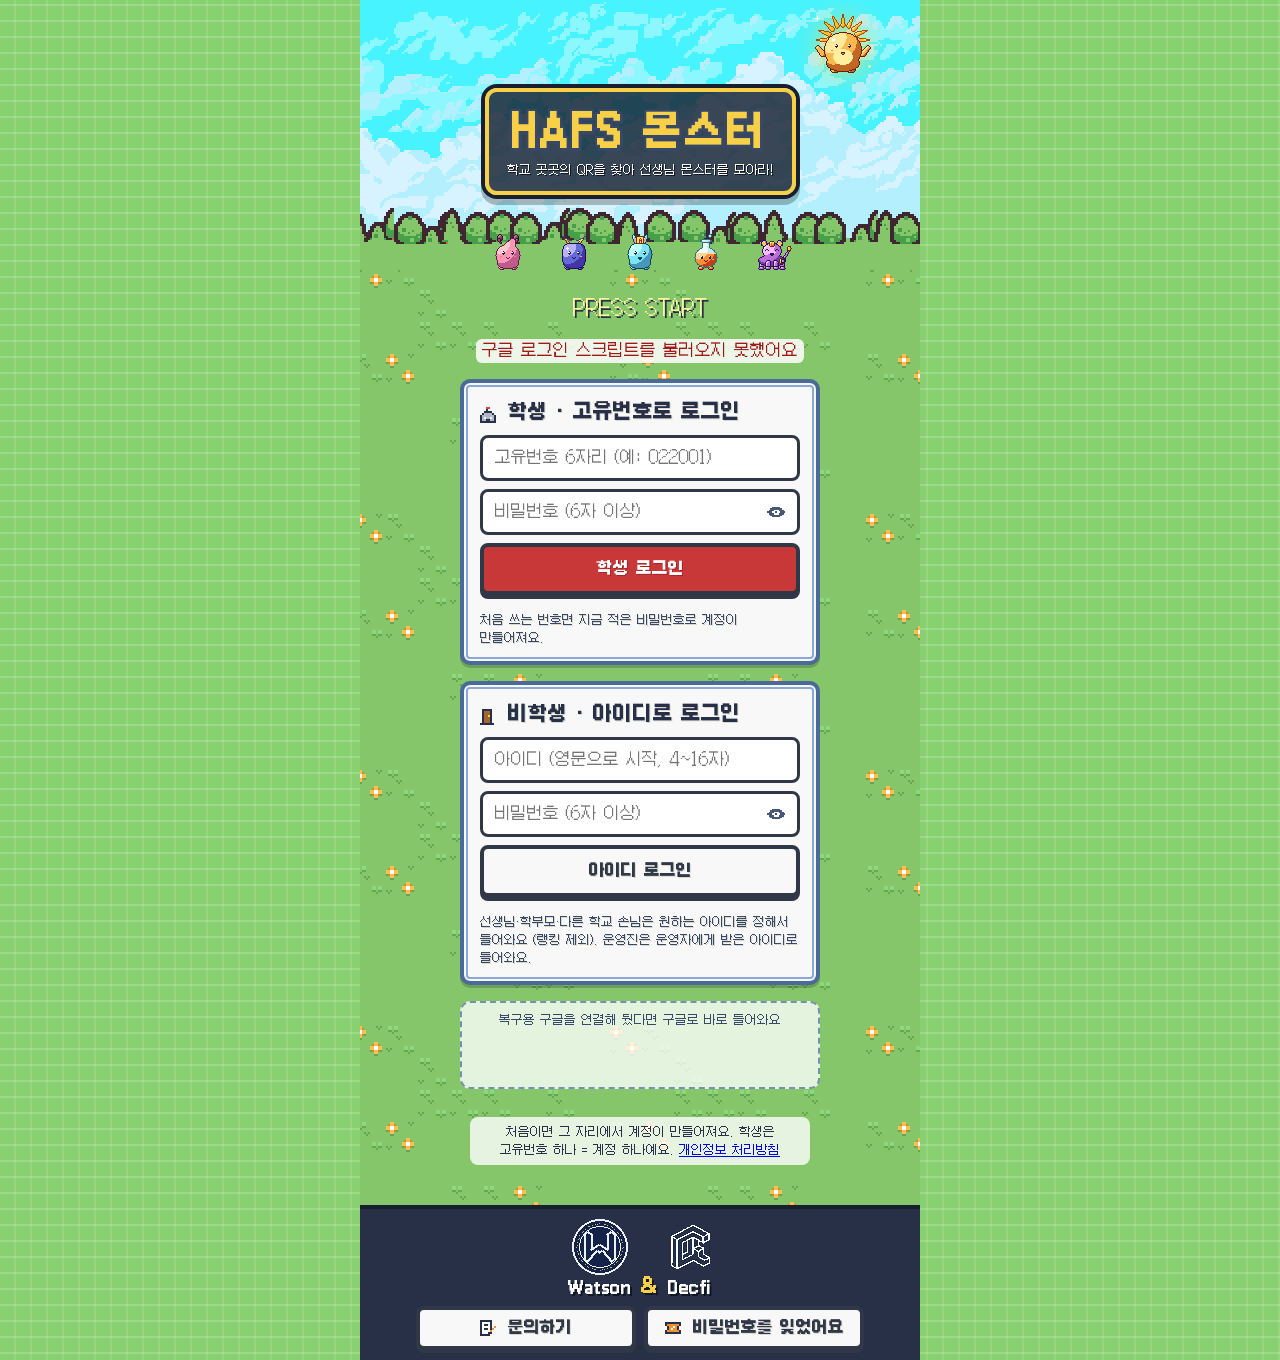
==== web/index.html @ 3d1923af "Minigames round 3: joystick land, surf touch fix, split bomb, offline, admin tab - Land: free joysti" ====
<!doctype html>
<html lang="ko">
<head>
  <meta charset="utf-8">
  <meta name="viewport" content="width=device-width, initial-scale=1, viewport-fit=cover">
  <meta name="theme-color" content="#283048">
  <meta name="apple-mobile-web-app-capable" content="yes">
  <meta name="mobile-web-app-capable" content="yes">
  <meta name="apple-mobile-web-app-status-bar-style" content="black-translucent">
  <meta name="apple-mobile-web-app-title" content="HAFS 몬스터">
  <meta name="format-detection" content="telephone=no">
  <title>HAFS 몬스터</title>
  <link rel="manifest" href="manifest.webmanifest">
  <link rel="icon" href="icons/icon-192.png">
  <link rel="apple-touch-icon" href="icons/apple-touch-icon.png">
  <link rel="preload" href="fonts/Galmuri11.woff" as="font" type="font/woff" crossorigin>
  <link rel="preload" href="fonts/Galmuri11-Bold.woff" as="font" type="font/woff" crossorigin>
  <link rel="stylesheet" href="css/pixel.css">
  <link rel="stylesheet" href="css/types.css">
  <link rel="stylesheet" href="css/app.css">
</head>
<body>
  <div id="app"><div class="login"><div class="logo">HAFS 몬스터</div><div class="press blink">LOADING…</div></div></div>
  <noscript>자바스크립트를 켜 주세요.</noscript>
  <script src="vendor/supabase.js" defer></script>
  <script src="vendor/qrcode.js" defer></script>
  <!-- jsQR (250KB) 은 카메라를 열 때만 불러옴 (js/scanner.js) -->
  <script type="module" src="js/app.js"></script>
</body>
</html>
---- web/css/pixel.css ----
/* Shared Emerald-style pixel UI kit (student app, booth, screen, admin). */
@font-face { font-family: 'Galmuri11'; src: url('../fonts/Galmuri11.woff') format('woff'); font-display: swap; }
@font-face { font-family: 'Galmuri11'; font-weight: bold; src: url('../fonts/Galmuri11-Bold.woff') format('woff'); font-display: swap; }

:root {
  --ink: #303848;          /* text */
  --ink-shadow: #d8d8d0;   /* GBA text shadow */
  --paper: #f8f8f8;        /* textbox fill */
  --frame: #4a6a9a;        /* textbox frame */
  --frame-2: #88a8d8;      /* inner frame line */
  --sky: #78c8f0;
  --grass-1: #88d070;
  --grass-2: #70b858;
  --red: #c83838;
  --red-dark: #a02828;
  --gold: #f8d048;
  --green: #2e8a2e;
  --gray: #a0a8b0;
  --bg: #e8f0d8;
  --px: 4px;               /* chunky border unit */
  /* font sizes snap to the Galmuri11 12px grid in DEVICE pixels — js/ui.js pixelFontScale() overrides on hi-dpi screens */
  --fs-s: 12px; --fs-m: 16px; --fs-l: 20px; --fs-xl: 24px; --fs-xxl: 36px;
  --font: 'Galmuri11', 'Apple SD Gothic Neo', 'Malgun Gothic', sans-serif;
  color-scheme: light;
}

* { box-sizing: border-box; }
[hidden] { display: none !important; }   /* the hidden attribute must win over .btn/.stack/... display rules */
html, body { margin: 0; padding: 0; overflow-x: clip; }   /* safety net: nothing may push the page sideways on a phone */
body {
  font-family: var(--font);
  font-size: var(--fs-m);
  line-height: 1.5;
  color: var(--ink);
  background: var(--bg);
  -webkit-font-smoothing: none;
  -moz-osx-font-smoothing: grayscale;
  font-smooth: never;
  -webkit-tap-highlight-color: transparent;
  word-break: keep-all;          /* never split Korean words in the middle */
  overflow-wrap: anywhere;
  touch-action: manipulation;
  overscroll-behavior: none;
}
button, input, select, textarea { font: inherit; color: inherit; }
img, canvas.sprite { image-rendering: pixelated; image-rendering: crisp-edges; -webkit-touch-callout: none; user-select: none; }
.sr-only { position: absolute; width: 1px; height: 1px; overflow: hidden; clip: rect(0 0 0 0); }

/* GBA text shadow */
.gba-text { text-shadow: 1px 1px 0 var(--ink-shadow); }

/* Emerald textbox: rounded double frame */
.box {
  background: var(--paper);
  border: var(--px) solid var(--frame);
  border-radius: 10px;
  box-shadow: inset 0 0 0 2px var(--paper), inset 0 0 0 4px var(--frame-2), 0 3px 0 rgba(0, 0, 0, .18);
  padding: 14px 16px;
  text-shadow: 1px 1px 0 var(--ink-shadow);
}
.box.dark { background: #283048; color: #f8f8f8; --frame: #182030; --frame-2: #586890; --paper: #283048; text-shadow: 1px 1px 0 #101828; }
.box.tight { padding: 10px 12px; }

/* buttons */
.btn {
  appearance: none;
  display: inline-flex; align-items: center; justify-content: center; gap: 8px;
  min-height: 48px; padding: 10px 18px;
  background: var(--paper); color: var(--ink);
  border: var(--px) solid var(--ink); border-radius: 8px;
  box-shadow: 0 4px 0 var(--ink);
  font-weight: bold; cursor: pointer; text-shadow: 1px 1px 0 var(--ink-shadow);
  transition: transform .05s;
}
.btn:focus-visible { outline: 3px dashed var(--gold); outline-offset: 2px; }
.btn:active:not(:disabled) { transform: translateY(3px); box-shadow: 0 1px 0 var(--ink); }
.btn:disabled { opacity: .45; cursor: not-allowed; }
.btn.primary { background: var(--red); color: #fff; text-shadow: 1px 1px 0 var(--red-dark); }
.btn.go { background: var(--green); color: #fff; text-shadow: 1px 1px 0 #286828; }
.btn.gold { background: var(--gold); }
.btn.big { min-height: 60px; font-size: var(--fs-l); width: 100%; }
.btn.small { min-height: 44px; padding: 4px 12px; font-size: var(--fs-m); box-shadow: 0 3px 0 var(--ink); }
.btn.ghost { background: transparent; box-shadow: none; border-color: transparent; }

/* ▶ menu cursor list */
.menu { list-style: none; margin: 0; padding: 0; }
.menu > li > button {
  width: 100%; text-align: left; background: none; border: 0; padding: 12px 8px 12px 30px;
  min-height: 48px; position: relative; cursor: pointer; text-shadow: inherit;
}
.menu > li > button[aria-pressed='true']::before,
.menu > li > button:focus-visible::before { content: '▶'; position: absolute; left: 6px; }

/* chips / badges */
.chip { display: inline-flex; align-items: center; gap: 4px; padding: 2px 10px; border-radius: 999px; border: 2px solid var(--ink); background: #fff; font-size: var(--fs-s); white-space: nowrap; }
.type { display: inline-block; padding: 1px 10px; border-radius: 6px; font-size: var(--fs-s); text-shadow: 1px 1px 0 rgba(0,0,0,.35); border: 2px solid rgba(0,0,0,.25); }

/* HP-bar style progress */
.bar { height: 12px; background: #505860; border: 2px solid var(--ink); border-radius: 6px; overflow: hidden; }
.bar > i { display: block; height: 100%; background: linear-gradient(#70f8a8 0 50%, #58d080 50%); }

/* toasts */
#toast { position: fixed; left: 0; right: 0; top: calc(env(safe-area-inset-top) + 12px); display: grid; gap: 8px; justify-items: center; pointer-events: none; z-index: 1000; }
.toast { background: #283048; color: #fff; padding: 10px 16px; border-radius: 8px; border: 3px solid #182030; max-width: min(92vw, 420px); animation: pop .18s steps(3); text-shadow: 1px 1px 0 #101828; }
.toast.out { opacity: 0; transition: opacity .3s; }

@keyframes pop { from { transform: scale(.85); } to { transform: scale(1); } }
@keyframes blink { 50% { opacity: 0; } }
.blink { animation: blink 1s steps(1) infinite; }

@media (prefers-reduced-motion: reduce) {
  *, *::before, *::after { animation-duration: .01ms !important; animation-iteration-count: 1 !important; transition-duration: .01ms !important; }
}
---- web/css/types.css ----
/* Subject (type) colours — shared by the student app and the admin page.
   Light backgrounds get dark text so every chip passes 4.5:1 contrast. */
.t-국어 { background: #d84a78; color: #fff; }
.t-수학 { background: #4a5cc8; color: #fff; }
.t-영어 { background: #7fd8e6; color: #1e2433; }
.t-과학 { background: #3a74c8; color: #fff; }
.t-사회 { background: #7a58c8; color: #fff; }
.t-외국어 { background: #f0c040; color: #1e2433; }
.t-정보 { background: #2a8070; color: #fff; }
.t-한국사 { background: #8a6420; color: #fff; }
.t-음악 { background: #f4b8c8; color: #1e2433; }
.t-체육 { background: #b82a22; color: #fff; }
.t-미술 { background: #f8c030; color: #1e2433; }
.t-보통 { background: #a8a090; color: #1e2433; }
.t-비밀 { background: #5ab8c0; color: #1e2433; }
.t-물리 { background: #5a7ab0; color: #fff; }
.t-화학 { background: #e0682a; color: #fff; }
.t-생명 { background: #3e9a48; color: #fff; }
.t-지구 { background: #9a7044; color: #fff; }
.t-지리 { background: #2f8fb8; color: #fff; }
.t-정치경제 { background: #5a4a8a; color: #fff; }
.t-윤리 { background: #e8b8e0; color: #1e2433; }
.t-역사 { background: #6a5a7a; color: #fff; }
.t-전설 { background: linear-gradient(90deg, #f8d048, #f0a040, #c8a0f0); color: #1e2433; }
.type[class*='t-'] { text-shadow: none; }
---- web/css/app.css ----
/* Student app layout (phone-first). Shared look lives in pixel.css. */
html, body { height: 100%; }
body {
  background:
    repeating-linear-gradient(0deg, transparent 0 14px, rgba(255,255,255,.18) 14px 16px),
    repeating-linear-gradient(90deg, transparent 0 14px, rgba(255,255,255,.12) 14px 16px),
    var(--grass-1);
}
#app { min-height: 100dvh; display: flex; flex-direction: column; max-width: 560px; margin: 0 auto; }

/* top bar */
.topbar {
  position: sticky; top: 0; z-index: 20;
  padding: calc(env(safe-area-inset-top) + 8px) 12px 8px;
  display: flex; align-items: center; justify-content: space-between; gap: 8px;
  background: #283048; color: #fff; border-bottom: 4px solid #182030;
  text-shadow: 1px 1px 0 #101828;
}
.topbar h1 { margin: 0; white-space: nowrap; font-size: var(--fs-m); letter-spacing: 1px; }
.status { display: flex; align-items: center; gap: 6px; font-size: var(--fs-s); padding: 3px 10px; border-radius: 999px; background: #182030; border: 2px solid #586890; }
.status i { width: 8px; height: 8px; border-radius: 2px; background: #58d080; }
.status.off i { background: #f86868; }

main { flex: 1; padding: 12px 12px calc(96px + env(safe-area-inset-bottom)); display: grid; gap: 12px; align-content: start; }
.section-title { margin: 4px 2px 0; font-size: var(--fs-m); color: #183018; text-shadow: 1px 1px 0 rgba(255,255,255,.5); }

/* bottom navigation */
nav.tabs {
  position: fixed; left: 0; right: 0; bottom: 0; z-index: 30;
  display: grid; grid-template-columns: repeat(7, 1fr);
  max-width: 560px; margin: 0 auto;
  padding: 6px 2px calc(6px + env(safe-area-inset-bottom));
  background: #283048; border-top: 4px solid #182030;
}
nav.tabs button {
  appearance: none; border: 0; background: none; color: #a8b8d8; padding: 6px 0 2px;
  display: grid; justify-items: center; gap: 2px; font-size: var(--fs-s); min-height: 52px; cursor: pointer;
  text-shadow: 1px 1px 0 #101828;
}
nav.tabs button svg { width: 26px; height: 26px; shape-rendering: crispEdges; }
nav.tabs button { min-width: 0; white-space: nowrap; letter-spacing: -.5px; }
nav.tabs button[aria-current='page'] { color: #fff; }
nav.tabs button[aria-current='page'] svg { filter: drop-shadow(0 0 0 #fff); }
nav.tabs button[aria-current='page']::after { content: ''; width: 18px; height: 4px; background: var(--gold); border-radius: 2px; }
nav.tabs .badge { position: absolute; transform: translate(14px, -4px); background: var(--red); color: #fff; font-size: var(--fs-s); padding: 0 5px; border-radius: 8px; border: 2px solid #182030; }

/* centre scan tab (red & white ball) */
nav.tabs .scan-tab { color: #fff; position: relative; }
nav.tabs .scan-tab .capsule {
  width: 60px; height: 60px; margin-top: -28px; border-radius: 50%;
  background: #283048; border: 4px solid #182030; box-shadow: 0 4px 0 #101828;
  display: grid; place-items: center;
}
nav.tabs .scan-tab .capsule svg { width: 46px; height: 46px; }
nav.tabs .scan-tab:active .capsule { transform: translateY(3px); box-shadow: 0 1px 0 #101828; }

.gear { appearance: none; width: 44px; height: 44px; border-radius: 8px; border: 3px solid #586890; background: #182030; color: #fff; font-size: var(--fs-l); cursor: pointer; display: grid; place-items: center; }
.gear:active { transform: translateY(2px); }
.setting-name { display: grid; gap: 8px; border-color: var(--red); }
.setting-name .seg button { font-size: var(--fs-m); padding: 6px; }

.next-action { justify-content: flex-start; text-align: left; gap: 12px; font-size: var(--fs-m); }
.next-action span { font-size: var(--fs-xl); }
.warn-box { background: #fff4c0; }
.evo-dot { font-size: var(--fs-s); color: #a06000; }
.evo-panel { display: grid; gap: 8px; }
.chain.n2 { grid-template-columns: 1fr auto 1fr; }
/* 로그인 화면 (0018): 학생 카드 · 비학생 카드 · 맨 아래 구글(복구용) */
.pw-wrap { position: relative; display: block; }
.pw-wrap input { width: 100%; padding-right: 48px; box-sizing: border-box; }
.pw-eye { position: absolute; right: 4px; top: 50%; transform: translateY(-50%); width: 40px; height: 40px; display: grid; place-items: center;
  border: 0; border-radius: 8px; background: transparent; color: #4a5878; cursor: pointer; }
.pw-eye[aria-pressed='true'] { color: #c03020; }
.pw-eye:focus-visible { outline: 3px solid #f8d048; }
.login-card { width: min(100%, 360px); text-align: left; display: grid; gap: 8px; }
.login-card .lc-title { font-size: var(--fs-l); color: #283048; }
.login-card form { display: grid; gap: 8px; }
.login-card.google-first { justify-items: center; text-align: center; border-color: #f8d048; }
.google-alt { width: min(100%, 360px); display: grid; justify-items: center; gap: 6px; padding: 8px 10px; border-radius: 10px;
  background: rgba(255, 255, 255, .78); border: 2px dashed #7890b0; }
.google-alt small { color: #283048; }
.title-screen .foot-note { background: rgba(255, 255, 255, .8); border-radius: 8px; padding: 6px 10px; width: min(100%, 360px); }
.setting-login span { font-weight: bold; }
/* dev-only test login (CONFIG.DEV_LOGIN): small and folded so it doesn't compete with the real logins */

/* trainer card */
.trainer {
  border-radius: 12px; border: 4px solid #384868; padding: 14px;
  background: linear-gradient(135deg, #f8e8a8 0 30%, #f8d878 30% 60%, #f0c860 60%);
  box-shadow: inset 0 0 0 3px #fff8d8, 0 4px 0 rgba(0,0,0,.2);
  display: grid; grid-template-columns: 1fr auto; gap: 8px 12px; text-shadow: 1px 1px 0 #fff8d8;
}
.trainer .idno { grid-column: 1 / -1; display: flex; justify-content: space-between; gap: 8px; white-space: nowrap; font-size: var(--fs-s); border-bottom: 2px solid #c8a048; padding-bottom: 4px; }
.trainer .name { font-size: var(--fs-xl); font-weight: bold; }
.trainer .partner { grid-row: 2 / 4; grid-column: 2; align-self: center; background: rgba(255,255,255,.5); border: 3px solid #c8a048; border-radius: 10px; padding: 4px; }
.stats { display: grid; grid-template-columns: repeat(2, minmax(0, 1fr)); gap: 2px 12px; white-space: nowrap; font-size: var(--fs-m); }
.stats b { float: right; margin-left: 8px; }
.badges { grid-column: 1 / -1; display: grid; grid-template-columns: repeat(9, 1fr); gap: 4px; margin-top: 4px; }
.badges i { aspect-ratio: 1; border-radius: 4px; border: 2px solid #8a7038; display: grid; place-items: center; font-style: normal; font-size: 11px; line-height: 1; }
.badges i:not(.on) { background: rgba(0,0,0,.08); }   /* 완성한 칸은 types.css 의 과목 색(.t-국어 …)으로 채움 */
.badges i.on { border-color: #182030; box-shadow: inset 0 0 0 2px rgba(255,255,255,.55), 0 1px 0 #18203060; }
.badges i.on::after { content: '★'; color: #fff; text-shadow: 0 1px 0 #0008; }

.bag-row { display: flex; flex-wrap: wrap; gap: 6px; margin: 8px 0 12px; }
.bag-row .chip.local { border-style: dashed; }
.banner { display: flex; align-items: center; justify-content: space-between; gap: 10px; }
.hint { font-size: var(--fs-m); }

/* dex */
.dex-head { display: grid; gap: 6px; }
.filters { display: flex; flex-wrap: wrap; gap: 4px; padding-bottom: 2px; }
.filters .chip { cursor: pointer; padding: 2px 9px; min-height: 34px; font-size: var(--fs-s); border-width: 2px; }
.filters .chip[aria-pressed='true'] { background: var(--ink); color: #fff; }
.dex-grid { display: grid; grid-template-columns: repeat(3, 1fr); gap: 8px; }
.dex-cell { appearance: none; border: 3px solid #384868; border-radius: 10px; background: var(--paper); padding: 6px 4px 8px; display: grid; justify-items: center; gap: 2px; cursor: pointer; text-shadow: 1px 1px 0 var(--ink-shadow); }
.dex-cell .no { font-size: var(--fs-s); color: #4a5268; justify-self: start; padding-left: 4px; }
.dex-cell .nm { font-size: var(--fs-s); }
.dex-cell.unknown { background: #d8dce0; }
.dex-cell.caught .no::after { content: ' ●'; color: var(--red); }

/* sheets & overlays */
.overlay { position: fixed; inset: 0; z-index: 100; background: rgba(16, 24, 40, .72); display: flex; align-items: flex-end; justify-content: center; animation: fade .15s; }
.overlay.center { align-items: center; }
.overlay.full { background: #101828; align-items: stretch; }
@keyframes fade { from { opacity: 0; } }
.sheet { width: 100%; max-width: 560px; max-height: 92dvh; overflow: auto; background: var(--bg); border-top: 4px solid var(--ink); border-radius: 16px 16px 0 0; padding: 16px 14px calc(16px + env(safe-area-inset-bottom)); display: grid; gap: 12px; animation: up .2s steps(4); }
@keyframes up { from { transform: translateY(40%); } }
.sheet .grab { width: 48px; height: 5px; border-radius: 3px; background: var(--gray); justify-self: center; }
.close-x { position: absolute; top: calc(env(safe-area-inset-top) + 10px); right: 12px; z-index: 5; }

/* detail */
.habitat { border-radius: 12px; border: 4px solid var(--ink); display: grid; place-items: center; padding: 14px; min-height: 180px; position: relative; overflow: hidden; }
.habitat::before { content: ''; position: absolute; left: 15%; right: 15%; bottom: 14px; height: 18px; border-radius: 50%; background: rgba(0,0,0,.15); }
.habitat canvas { position: relative; }
.chain { display: grid; grid-template-columns: 1fr auto 1fr auto 1fr; align-items: center; justify-items: center; }
.chain .arrow { font-size: var(--fs-m); color: #687088; }
.kv { display: grid; grid-template-columns: auto 1fr; gap: 2px 12px; font-size: var(--fs-m); }

/* scanner */
.scanner { position: relative; flex: 1; display: grid; place-items: center; overflow: hidden; }
.scanner video { position: absolute; inset: 0; width: 100%; height: 100%; object-fit: cover; }
.reticle { position: relative; width: min(70vw, 300px); aspect-ratio: 1; border-radius: 16px; box-shadow: 0 0 0 100vmax rgba(0, 0, 0, .45); }
.reticle::before, .reticle::after { content: ''; position: absolute; inset: -4px; border: 6px solid #fff; border-radius: 18px; clip-path: polygon(0 0, 30% 0, 30% 6px, 6px 6px, 6px 30%, 0 30%, 0 70%, 6px 70%, 6px calc(100% - 6px), 30% calc(100% - 6px), 30% 100%, 70% 100%, 70% calc(100% - 6px), calc(100% - 6px) calc(100% - 6px), calc(100% - 6px) 70%, 100% 70%, 100% 30%, calc(100% - 6px) 30%, calc(100% - 6px) 6px, 70% 6px, 70% 0, 100% 0, 100% 100%, 0 100%); }
.reticle::after { border-color: transparent; }
.scan-bar { position: absolute; left: 0; right: 0; bottom: 0; padding: 14px 14px calc(14px + env(safe-area-inset-bottom)); display: grid; gap: 10px; background: linear-gradient(transparent, rgba(0,0,0,.8)); }
.scan-tip { position: absolute; top: calc(env(safe-area-inset-top) + 64px); left: 16px; right: 16px; text-align: center; color: #fff; text-shadow: 1px 1px 0 #000; }

/* bag QR */
.bagqr { background: #fff; display: grid; justify-items: center; gap: 10px; padding: 16px; border-radius: 12px; border: 4px solid var(--ink); }
.bagqr canvas { width: min(84vw, 360px); height: auto; image-rendering: pixelated; }
.bright { font-size: var(--fs-m); display: flex; gap: 6px; align-items: center; }

/* celebration / evolution stage */
.stage { width: 100%; max-width: 560px; display: grid; grid-template-rows: 1fr auto; padding: calc(env(safe-area-inset-top) + 16px) 14px calc(16px + env(safe-area-inset-bottom)); gap: 12px; }
.stage .scene { display: grid; place-items: center; position: relative; }
.stage .scene > canvas, .stage .scene .spr { position: relative; z-index: 1; }
.stage .textbox { position: relative; z-index: 2; }
.stage .scene { overflow: hidden; }
.spr { position: relative; display: inline-block; }
.stage .scene.flash::after { content: ''; position: absolute; inset: -50vmax; background: #fff; animation: flash .6s ease-out forwards; }
@keyframes flash { from { opacity: 1; } to { opacity: 0; } }
.stage .rays { position: absolute; width: 320px; height: 320px; border-radius: 50%; background: repeating-conic-gradient(rgba(248, 208, 72, .35) 0 10deg, transparent 10deg 20deg); animation: spin 8s linear infinite; }
@keyframes spin { to { transform: rotate(1turn); } }
.new-badge { position: absolute; top: -8px; right: -24px; z-index: 2; background: var(--red); color: #fff; padding: 2px 10px; border-radius: 6px; border: 3px solid #fff; animation: blink 1s steps(1) infinite; }
.textbox { min-height: 96px; font-size: var(--fs-m); }
.textbox .more { float: right; animation: blink .8s steps(1) infinite; }

/* quiz */
.quiz-q { font-size: var(--fs-m); }
.choices { display: grid; gap: 8px; }
.choice { text-align: left; justify-content: flex-start; padding-left: 34px; position: relative; }
.choice[aria-pressed='true']::before { content: '▶'; position: absolute; left: 10px; }
.choice.right { background: #b8f0b8; }
.choice.right::after { content: '정답'; margin-left: auto; font-size: var(--fs-s); }
.choice.wrong { background: #f8c0c0; text-decoration: line-through; }

/* ranking */
.seg { display: grid; grid-template-columns: 1fr 1fr; border: 3px solid var(--ink); border-radius: 10px; overflow: hidden; }
.seg button { border: 0; background: var(--paper); min-height: 44px; cursor: pointer; }
.seg button[aria-pressed='true'] { background: var(--ink); color: #fff; }
.rank-list { list-style: none; margin: 0; padding: 0; display: grid; gap: 6px; }
.rank-list li { display: grid; grid-template-columns: 44px 1fr auto; align-items: center; gap: 8px; background: var(--paper); border: 3px solid #384868; border-radius: 10px; padding: 8px 10px; }
.rank-list li.me { background: #fff4c0; border-color: #c89820; }
.rank-no { font-weight: bold; text-align: center; }
.rank-no.r1 { color: #c89820; } .rank-no.r2 { color: #8890a0; } .rank-no.r3 { color: #b06830; }
.rank-sub { font-size: var(--fs-s); color: #4a5268; }

/* evolve list */
.evo-row { display: grid; grid-template-columns: auto auto auto 1fr; align-items: center; gap: 6px; }
.evo-row .info { justify-self: end; text-align: right; display: grid; gap: 4px; justify-items: end; }
.prob { font-size: var(--fs-s); }
.ticket-big { display: flex; align-items: center; justify-content: space-between; font-size: var(--fs-l); }
.ticket-icon { display: inline-block; width: 28px; height: 18px; background: var(--gold); border: 3px solid var(--ink); border-radius: 4px; position: relative; vertical-align: middle; }
.ticket-icon::after { content: ''; position: absolute; left: 7px; top: 3px; width: 8px; height: 6px; border: 2px dashed var(--ink); border-width: 0 2px; }

/* map */
.map-wrap { position: relative; border: 4px solid var(--ink); border-radius: 10px; overflow: hidden; background: var(--grass-1); margin: 0 auto; }
.map-wrap img { display: block; width: 100%; height: auto; }
.map-label { position: absolute; transform: translate(-50%, -50%); pointer-events: none; white-space: nowrap; font-size: var(--fs-s); line-height: 1; padding: 2px 3px; background: rgba(255,255,255,.85); color: var(--ink); border: 1px solid var(--ink); border-radius: 3px; }
/* map pins: a small dot exactly on the spot (labels stay readable); invisible 40px touch area */
.pin { position: absolute; transform: translate(-50%, -50%); width: 40px; height: 40px; border: 0; padding: 0; background: none; cursor: pointer; }
.pin::before { content: ''; position: absolute; left: 13px; top: 13px; width: 14px; height: 14px; border-radius: 50%; background: var(--red); border: 3px solid #fff; box-shadow: 0 0 0 2px var(--ink); box-sizing: border-box; }
.pin.bag::before { background: var(--gold); } .pin.done::before { background: var(--gray); } .pin.today::before { background: var(--green); }
.pin.sel::before { width: 20px; height: 20px; left: 10px; top: 10px; }
.pin span { display: none; }
.legend { display: flex; flex-wrap: wrap; gap: 10px; font-size: var(--fs-s); }
.legend i { display: inline-block; width: 12px; height: 12px; border: 2px solid var(--ink); border-radius: 3px; vertical-align: -2px; margin-right: 4px; }

/* login */
.login { min-height: 100dvh; display: grid; grid-template-columns: minmax(0, 1fr); align-content: center; justify-items: center; gap: 16px; padding: calc(env(safe-area-inset-top) + 24px) 16px calc(24px + env(safe-area-inset-bottom)); text-align: center; background: linear-gradient(#78c8f0 0 340px, var(--grass-1) 340px); }
.login > * { max-width: 100%; min-width: 0; }
.logo { font-size: var(--fs-xxl); font-weight: bold; color: #f8d048; text-shadow: 3px 3px 0 #384868, -2px -2px 0 #384868, 2px -2px 0 #384868, -2px 2px 0 #384868; letter-spacing: 2px; }
.logo-sub { color: #283048; text-shadow: 1px 1px 0 #fff; }
.login .mons { display: flex; gap: 6px; }
.login form { display: grid; gap: 8px; width: 100%; }
/* inputs size to their column — their natural width (~20 chars of the pixel font) is wider than a phone */
.login input { width: 100%; min-width: 0; min-height: 44px; padding: 8px 12px; border: 3px solid var(--ink); border-radius: 8px; font-size: var(--fs-m); background: #fff; }
.login input:disabled { background: #e8ecf2; color: #485068; }
.login small { font-size: var(--fs-s); color: #384868; text-align: left; }
.login-note { width: min(100%, 360px); text-align: left; font-size: var(--fs-s); }
.gbox { min-height: 44px; display: grid; place-items: center; }
.stack { display: grid; gap: 8px; text-align: left; }
.code-once { text-align: center; display: grid; gap: 6px; background: #fff8d8; }
.code-big { font-size: var(--fs-xl); font-weight: bold; letter-spacing: 3px; color: var(--ink); user-select: all; }
.install-btn { width: min(100%, 340px); }
.install-btn[hidden] { display: none; }
.install-box { width: auto; display: grid; grid-template-columns: minmax(0, 1fr) auto; gap: 10px; align-items: center; background: #e8f4ff; }
.install-box .row { display: flex; gap: 6px; }
/* first login: student / guest */
.register-screen { align-content: start; background: var(--grass-1); }
.logo-small { font-size: var(--fs-xl); }
.register { display: grid; gap: 12px; width: min(100%, 400px); text-align: left; }
.register .field { display: grid; gap: 4px; }
.register .field[hidden] { display: none; }
.register .field > span { font-weight: bold; font-size: var(--fs-m); }
.register .check { display: flex; gap: 10px; align-items: flex-start; cursor: pointer; font-size: var(--fs-m); }
.register .seg button { font-size: var(--fs-m); padding: 6px 4px; }
.small-print { font-size: var(--fs-s); }
.press { font-size: var(--fs-l); color: #fff; text-shadow: 2px 2px 0 #283048; }
.err { color: #a01818; background: rgba(255,255,255,.85); border-radius: 6px; padding: 0 6px; font-size: var(--fs-m); }
.foot-note { font-size: var(--fs-s); color: #283048; max-width: 340px; }

/* audit fixes: notices / ended screen / legend schedule */
.notice-box { background: #283048; color: #fff; --frame: #f8d048; text-shadow: 1px 1px 0 #101828; }
.ended-box { background: #fff4c0; text-align: center; display: grid; gap: 6px; }
.ended-box .big { font-size: var(--fs-xl); font-weight: bold; }
.legend-box { display: flex; gap: 10px; align-items: center; }
.icon { width: 1.2em; height: 1.2em; vertical-align: -0.2em; }
.dex-cell.withdrawn { opacity: .5; }
input[type='checkbox'] { width: 24px; height: 24px; flex: none; accent-color: var(--red); }

/* map zoom: integer multiples of the native map, scroll/drag to pan */
.zoom { display: flex; align-items: center; gap: 6px; }
.zoom .btn.small { min-width: 44px; padding: 0; font-size: var(--fs-l); }
.map-scroll.zoomed { max-height: 64dvh; overflow: auto; -webkit-overflow-scrolling: touch; border-radius: 10px; overscroll-behavior: contain; touch-action: pan-x pan-y; }
.map-scroll.zoomed .map-wrap { margin: 0; }

/* 진화권 룰렛 */
.roulette { display: grid; gap: 8px; }
.reel-row { display: grid; grid-template-columns: repeat(auto-fit, minmax(0, 1fr)); gap: 6px; }
.reel-cell { text-align: center; padding: 6px 0; border: 3px solid var(--ink); border-radius: 6px; background: #fff; font-size: var(--fs-m); }
.reel-cell.on { background: var(--gold); transform: scale(1.08); }
.reel-row.big { width: min(100%, 340px); padding: 0 6px; }
.reel-row.big .reel-cell { padding: 18px 0; font-size: var(--fs-l); }
.roulette-btn:disabled { opacity: .75; }
/* pixel icons (ui.js pix) — whole CSS px per art pixel so edges stay crisp */
.pix { display: inline-block; width: 16px; height: 16px; vertical-align: -3px; margin-right: 4px; flex: none; }
.pix svg { display: block; width: 100%; height: 100%; }
.pix.l { width: 24px; height: 24px; vertical-align: -6px; }
.pix.xl { width: 64px; height: 64px; margin: 0 auto; display: block; }

/* forms inside sheets (forgot password, inquiry, change password) */
.sheet input, .sheet textarea { width: 100%; min-width: 0; min-height: 44px; padding: 8px 12px; border: 3px solid var(--ink); border-radius: 8px; font: inherit; font-size: var(--fs-m); background: #fff; color: var(--ink); }
.sheet .field { display: grid; gap: 4px; }
.sheet .field > span { font-weight: bold; }

/* easter eggs */
.titles { display: flex; flex-wrap: wrap; gap: 4px; margin-top: 4px; }
.title-chip { font-size: 12px; padding: 1px 6px; border: 2px solid #384868; border-radius: 6px; background: #fff8d8; white-space: nowrap; }
.trainer.gold-card { border-color: #9a6a10; background: linear-gradient(115deg, #f8d040 0%, #fff4b0 18%, #f0b820 36%, #ffe680 54%, #d89a10 72%, #fff0a0 90%); background-size: 300% 100%; animation: shimmer 4s linear infinite; box-shadow: inset 0 0 0 3px #fffbe0, 0 0 0 3px #f8d048, 0 4px 0 rgba(0,0,0,.25); }
.trainer.gold-card .title-chip { background: #fffbe0; border-color: #9a6a10; }
@keyframes shimmer { to { background-position: 300% 0; } }
.stage .scene.golden .rays { background: repeating-conic-gradient(rgba(255, 220, 60, .75) 0 8deg, rgba(255, 255, 255, .25) 8deg 16deg); animation-duration: 3s; }
.stage .scene.golden { filter: drop-shadow(0 0 18px #f8d048); }
.reel-cell.jackpot { background: linear-gradient(#fff4b0, #f8c820); color: #a01818; font-weight: bold; animation: jack .25s steps(2) 6; }
@keyframes jack { 50% { transform: scale(1.25) rotate(-4deg); } }
.parade { position: fixed; z-index: 9999; bottom: 96px; left: -110px; pointer-events: none; animation: parade 3s steps(30) forwards; }
.parade canvas { animation: hop .2s steps(2) infinite alternate; }
@keyframes parade { to { left: calc(100vw + 20px); } }
@keyframes hop { to { transform: translateY(-10px); } }
@media (prefers-reduced-motion: reduce) { .trainer.gold-card { animation: none; } .parade { animation-duration: 6s; } }

/* summary screen (gen-3 START → 요약 feel): dark frame, page tabs, sprite on a patterned panel */
.sum-overlay .sheet { background: #283048; }
.summary { background: #f8f8f0; border: 4px solid #182030; border-radius: 10px; box-shadow: inset 0 0 0 3px #a8b8d8; overflow: hidden; }
.sum-top { display: flex; align-items: center; gap: 8px; padding: 8px 10px; background: linear-gradient(#5868a8, #384880); color: #fff; text-shadow: 1px 1px 0 #101828; flex-wrap: wrap; }
.sum-top b { font-size: var(--fs-s); opacity: .85; }
.sum-top span:nth-child(2) { font-size: var(--fs-l); font-weight: bold; }
.sum-top .sum-lv { margin-left: auto; }
.sum-main { display: grid; grid-template-columns: 120px minmax(0, 1fr); gap: 0; }
.sum-pic { display: grid; place-items: center; min-height: 150px; border-right: 3px solid #182030;
  background: repeating-linear-gradient(45deg, rgba(255,255,255,.35) 0 6px, rgba(255,255,255,0) 6px 12px), #c8d8f0; }
.sum-pic[class*="t-bg-"] { background-color: #c8d8f0; }
.sum-right { padding: 8px 10px; display: grid; gap: 8px; align-content: start; min-width: 0; }
.sum-tabs { display: grid; grid-template-columns: repeat(3, 1fr); gap: 4px; }
.sum-tabs button { appearance: none; border: 2px solid #182030; border-radius: 6px; background: #d8e0f0; padding: 4px 0; font: inherit; font-size: var(--fs-s); cursor: pointer; }
.sum-tabs button[aria-pressed="true"] { background: #f86840; color: #fff; text-shadow: 1px 1px 0 #802010; }
.sum-kv { display: grid; grid-template-columns: auto minmax(0, 1fr); gap: 4px 10px; margin: 0; font-size: var(--fs-s); }
.sum-kv dt { color: #586890; font-weight: bold; }
.sum-kv dd { margin: 0; }
.sum-match { display: grid; gap: 4px; }
.sum-match > div { display: flex; flex-wrap: wrap; gap: 4px; }
.sum-stats { display: grid; gap: 5px; }
.stat-row { display: grid; grid-template-columns: 72px 34px minmax(0, 1fr); align-items: center; gap: 6px; font-size: var(--fs-s); }
.stat-name i { font-style: normal; margin-left: 2px; }
.stat-name i.up { color: #d03020; } .stat-name i.down { color: #2050c0; }
.stat-val { text-align: right; }
.stat-bar { height: 8px; border: 2px solid #182030; border-radius: 4px; background: #e0e4ec; overflow: hidden; }
.stat-bar i { display: block; height: 100%; background: #48b048; }
.stat-bar i.hi { background: #f86840; } .stat-bar i.lo { background: #5878d0; }
.sum-total { display: flex; justify-content: space-between; border-top: 2px dashed #a8b8d8; padding-top: 4px; font-size: var(--fs-s); }
.move-list { display: grid; gap: 4px; }
.move-row { appearance: none; display: grid; grid-template-columns: auto minmax(0, 1fr) auto; grid-template-areas: "t n k" "t n p"; align-items: center; gap: 0 6px;
  text-align: left; padding: 4px 6px; border: 2px solid #182030; border-radius: 6px; background: #fff; font: inherit; font-size: var(--fs-s); cursor: pointer; }
.move-row .type { grid-area: t; } .move-row b { grid-area: n; overflow: hidden; text-overflow: ellipsis; white-space: nowrap; }
.move-row .kind { grid-area: k; font-size: 11px; } .move-row .pp { grid-area: p; font-size: 11px; color: #586890; }
.move-row[aria-pressed="true"] { background: #fff4c8; box-shadow: inset 0 0 0 2px #f8c030; }
.kind.k-attack { color: #c03020; } .kind.k-status { color: #7040b0; } .kind.k-defense { color: #2060b0; }
.move-detail { border: 2px solid #182030; border-radius: 6px; padding: 6px 8px; background: #f0f4fc; font-size: var(--fs-s); }
.move-detail p { margin: 4px 0 0; }
.move-kv { display: grid; grid-template-columns: auto auto auto auto; gap: 2px 8px; }
.move-kv span { color: #586890; }
.sum-nav { display: flex; justify-content: space-between; align-items: center; padding: 6px 8px; background: #d8e0f0; border-top: 3px solid #182030; font-size: var(--fs-s); }
@media (max-width: 380px) { .sum-main { grid-template-columns: 1fr; } .sum-pic { border-right: 0; border-bottom: 3px solid #182030; min-height: 120px; } }

/* raid / battle tabs */
.raid-preview > div { display: grid; justify-items: center; gap: 2px; }
.type-cycle { display: flex; flex-wrap: wrap; align-items: center; gap: 4px; }
.type-cycle .arrow { font-weight: bold; color: #586890; }

/* special tickets (레이드·도감 보상): gold shimmer, not counted in the bag */
.chip.special { background: linear-gradient(110deg, #f8d040, #fff4b0 40%, #f0b820 60%, #ffe680); background-size: 250% 100%; animation: shimmer 2.4s linear infinite;
  border-color: #9a6a10; color: #3a2400; font-weight: bold; box-shadow: 0 0 8px rgba(248, 208, 72, .8); }
.chip.special small { font-weight: normal; }
.special-count { color: #b07800; }

/* raid */
.raid-banner { display: flex; align-items: center; gap: 10px; width: 100%; text-align: left; cursor: pointer; font: inherit;
  background: linear-gradient(90deg, #402060, #803080); color: #fff; text-shadow: 1px 1px 0 #200a30; animation: pulse 1.6s ease-in-out infinite; }
@keyframes pulse { 50% { box-shadow: 0 0 0 4px rgba(248, 120, 200, .5); } }
.raid-row { display: flex; align-items: center; gap: 10px; width: 100%; text-align: left; padding: 6px; border: 2px solid var(--ink); border-radius: 8px; background: #fff; font: inherit; cursor: pointer; }
.raid-row > div { flex: 1; min-width: 0; display: grid; gap: 3px; }
.hpbar { height: 12px; border: 3px solid #182030; border-radius: 6px; background: #384050; overflow: hidden; }
.hpbar.small { height: 8px; border-width: 2px; }
.hpbar i { display: block; height: 100%; background: #48d048; transition: width .25s steps(6); }
.hpbar i.yellow { background: #f8c830; } .hpbar i.red { background: #f04830; }
.raid-overlay { background: radial-gradient(circle at 50% 35%, #50306a, #181028 70%); }
.raid-stage { width: 100%; max-width: 560px; height: 100%; margin: 0 auto; display: grid; grid-template-rows: auto auto minmax(0, 1fr) auto auto auto auto; gap: 8px;
  padding: 12px 12px calc(12px + env(safe-area-inset-bottom)); color: #fff; text-shadow: 1px 1px 0 #101828; }
.raid-top { display: flex; justify-content: space-between; align-items: center; font-size: var(--fs-l); }
.raid-timer { font-variant-numeric: tabular-nums; }
.raid-hp { display: grid; gap: 4px; }
.raid-hp .hpbar { height: 18px; }
.hp-num { justify-self: end; font-size: var(--fs-s); }
.raid-arena { position: relative; display: grid; place-items: center; min-height: 200px; }
.raid-boss { appearance: none; border: 0; background: none; padding: 0; cursor: pointer; touch-action: manipulation; -webkit-tap-highlight-color: transparent; filter: drop-shadow(0 8px 0 rgba(0,0,0,.35)); }
.raid-boss canvas { animation: hover 1.6s ease-in-out infinite; }
.raid-boss.hit canvas { animation: shake .12s steps(2); filter: brightness(1.8); }
.raid-boss canvas.faint { animation: faint 1.2s steps(8) forwards; }
@keyframes hover { 50% { transform: translateY(-6px); } }
@keyframes shake { 0% { transform: translateX(-5px); } 100% { transform: translateX(5px); } }
@keyframes faint { to { transform: translateY(40px); opacity: 0; } }
.raid-fx { position: absolute; inset: 0; pointer-events: none; }
.raid-fx .dmg { position: absolute; font-weight: bold; font-size: var(--fs-l); color: #fff8a0; text-shadow: 2px 2px 0 #a02020; animation: dmg .7s steps(7) forwards; }
@keyframes dmg { to { transform: translateY(-40px); opacity: 0; } }
.raid-info { display: flex; justify-content: space-between; gap: 8px; font-size: var(--fs-s); flex-wrap: wrap; }
.raid-ctrl { display: flex; justify-content: space-between; gap: 8px; }
.raid-ctrl .btn { color: var(--ink); }
.raid-pick { display: grid; grid-template-columns: repeat(auto-fill, minmax(88px, 1fr)); gap: 6px; max-height: 180px; overflow: auto; padding: 6px; background: rgba(0,0,0,.35); border-radius: 8px; }
.raid-opt { appearance: none; display: grid; justify-items: center; gap: 2px; padding: 4px; border: 2px solid #182030; border-radius: 6px; background: #f8f8f0; color: var(--ink); font: inherit; font-size: 12px; cursor: pointer; text-shadow: none; }
.raid-opt.on { background: #fff0a0; box-shadow: inset 0 0 0 2px #f8c030; }
.raid-stage .textbox { color: var(--ink); text-shadow: none; }
@media (prefers-reduced-motion: reduce) { .raid-boss canvas, .chip.special, .raid-banner { animation: none; } }

/* title screen (login): gen-3 feel — pixel sky with clouds + tree line (sky.png) over a grass field (grass.png), sun (소디포), monsters hopping.
   그림: Sunny Land (ansimuz) + Tiny Town (Kenney), 둘 다 CC0 — web/img/title/CREDITS.txt */
.login.title-screen { position: relative; overflow: hidden; align-content: start; padding-top: calc(env(safe-area-inset-top) + 88px); padding-bottom: calc(24px + env(safe-area-inset-bottom));
  background: url(../img/title/sky.png) top center / auto 270px no-repeat, url(../img/title/grass.png) center top / 256px repeat, #7cc864;
  image-rendering: pixelated; }
.title-sky { position: absolute; inset: 0 0 auto 0; height: 270px; pointer-events: none; }
.title-sky .sun { position: absolute; right: 8%; top: calc(env(safe-area-inset-top) + 10px); animation: hover 3s ease-in-out infinite; filter: drop-shadow(0 0 12px rgba(255, 220, 80, .8)); }
.title-plate { position: relative; padding: 10px 18px 12px; background: rgba(24, 32, 48, .82); border: 4px solid #f8d048; border-radius: 12px;
  box-shadow: 0 0 0 4px #182030, 0 6px 0 4px rgba(0,0,0,.25); }
.title-plate .logo { font-size: calc(var(--fs-xxl) * 1.1); }
.title-plate .logo-sub { color: #f8f8f0; text-shadow: 1px 1px 0 #101828; font-size: var(--fs-s); }
.mons.hop { gap: 2px; margin-top: -4px; }
.mons.hop span { animation: hop2 .9s steps(2) infinite alternate; }
@keyframes hop2 { to { transform: translateY(-8px); } }
.title-screen .press { color: #fff8a0; }
/* 맨 아래까지 스크롤하면 화면 끝에 나오는 줄 (화면에 계속 붙어 있지 않음) */
.login-help { align-self: end; width: calc(100% + 32px); max-width: none; margin: 12px -16px calc(-24px - env(safe-area-inset-bottom));
  display: grid; justify-items: center; gap: 6px; box-sizing: border-box;
  padding: 10px 12px calc(10px + env(safe-area-inset-bottom)); background: #283048; border-top: 4px solid #182030; }
.login-help .help-btns { display: flex; justify-content: center; gap: 8px; width: 100%; }
.login-help .btn { flex: 1; max-width: 220px; white-space: nowrap; }
/* 만든 동아리: 이름 위에 각 로고 */
.login-help .clubs { display: flex; align-items: flex-end; justify-content: center; gap: 10px; color: #fff; }
.login-help .clubs figure { margin: 0; display: grid; grid-template-rows: 56px auto; justify-items: center; align-items: center; gap: 2px; }   /* 로고 칸 높이를 같게 → 두 로고 가운데·이름 줄이 맞음 */
.login-help .clubs img { width: auto; height: auto; image-rendering: pixelated; }   /* 도트 로고: 원래 크기 그대로 (선명하게) */
.login-help .clubs figcaption { font-weight: bold; font-size: 15px; letter-spacing: .5px; text-shadow: 2px 2px 0 #101828; }
.login-help .clubs .amp { font-weight: bold; font-size: 18px; color: #f8d048; padding-bottom: 1px; text-shadow: 2px 2px 0 #101828; }
@media (prefers-reduced-motion: reduce) { .title-sky .sun, .mons.hop span { animation: none; } }

.seg.rank-kinds { grid-template-columns: repeat(3, 1fr); }
.seg.rank-kinds button + button { border-left: 3px solid var(--ink); }
.seg.rank-kinds button[aria-pressed="true"] { background: #f86840; color: #fff; text-shadow: 1px 1px 0 #802010; }

/* 타입 상성표 (배틀 탭) */
.type-table-wrap { overflow-x: auto; margin: 0 -6px; }
.type-table { border-collapse: collapse; font-size: 11px; min-width: 100%; }
.type-table th, .type-table td { border: 1px solid #c8d0e0; text-align: center; padding: 2px 1px; min-width: 20px; }
.type-table thead th { writing-mode: vertical-rl; white-space: nowrap; height: auto; padding: 4px 0; }
.type-table tbody th { white-space: nowrap; padding: 2px 4px; text-align: left; }
.type-table td.x2 { background: #ffd0a0; color: #a02010; font-weight: bold; }
.type-table td.xh { background: #d8e4f4; color: #2050a0; }
.type-table td.x0 { background: #404858; color: #fff; font-weight: bold; }

/* ───────── 배틀 (3세대 느낌) ───────── */
.bt-team { display: flex; gap: 8px; justify-content: space-around; }
.bt-team > div { display: grid; justify-items: center; gap: 2px; text-align: center; min-width: 0; }
.bt-team small { font-size: 12px; word-break: keep-all; }
.bt-invite { display: flex; align-items: center; gap: 6px; flex-wrap: wrap; padding: 8px; border: 3px solid var(--ink); border-radius: 8px; background: #fff4c8; }
.bt-invite b { flex: 1 1 100%; }
.bt-banner { background: #fff4c8; }
.bt-alert { font-size: 20px; color: #c03020; }
.bt-pick { display: grid; grid-template-columns: repeat(auto-fill, minmax(78px, 1fr)); gap: 6px; max-height: 50vh; overflow-y: auto; }
.bt-opt { position: relative; display: grid; justify-items: center; gap: 2px; padding: 6px 2px; border: 3px solid #c8d0e0; border-radius: 8px; background: #fff; font: inherit; }
.bt-opt.on { border-color: #e04030; background: #ffece4; }
.bt-opt small { font-size: 11px; word-break: keep-all; }
.bt-num { position: absolute; top: 2px; left: 4px; background: #e04030; color: #fff; border-radius: 50%; width: 18px; height: 18px; font-size: 12px; line-height: 18px; text-align: center; }
details.box > summary { cursor: pointer; list-style: none; }
details.box > summary::after { content: ' ▾'; }
details.box[open] > summary::after { content: ' ▴'; }

.battle-overlay { background: #182030; }
.bt-stage { display: flex; flex-direction: column; gap: 8px; width: 100%; max-width: 480px; margin: 0 auto; padding: 8px 10px calc(10px + env(safe-area-inset-bottom)); box-sizing: border-box; }
.bt-top { display: flex; justify-content: space-between; align-items: center; color: #fff; }
.bt-timer { font-weight: bold; color: #fff; }
.bt-timer.hot { color: #ff7060; }
.warn-txt { color: #b04020; }

/* 배경: isaiah658 픽셀 팩 #2 (CC0) — 159×159 정사각 그림의 위쪽 134줄을 씀. 발판 위치가 그림에 그려져 있음 */
.bt-field { position: relative; aspect-ratio: 159 / 134; border: 3px solid #0c1018; border-radius: 8px; overflow: hidden;
  background: #a8d0f0 top center / 100% auto no-repeat; image-rendering: pixelated; }
.bt-field.bg-plains { background-image: url(../img/battle/plains.png); }
.bt-field.bg-forest { background-image: url(../img/battle/forest.png); }
.bt-field.bg-beach { background-image: url(../img/battle/beach.png); }
.bt-field.bg-desert { background-image: url(../img/battle/desert.png); }
.bt-field.bg-snowy { background-image: url(../img/battle/snowy.png); }
.bt-field.bg-underground { background-image: url(../img/battle/underground.png); }
.bt-field.bg-underwater { background-image: url(../img/battle/underwater.png); }

/* 몬스터: 발이 발판 가운데에 닿게 (translate = 자리, transform = 애니메이션 — 둘이 겹치지 않음) */
.bt-spr { position: absolute; z-index: 1; translate: -50% -86%; line-height: 0; }
.bt-spr canvas { width: 100% !important; height: auto !important; image-rendering: pixelated; }
.bt-spr.foe { left: 79.5%; top: 42%; width: 27%; }
.bt-spr.me { left: 21%; top: 89%; width: 34%; }
.bt-spr.me canvas { transform: scaleX(-1); }
.bt-field.dbl .bt-spr.foe { width: 21%; }
.bt-field.dbl .bt-spr.foe.k0 { left: 70%; top: 40%; }
.bt-field.dbl .bt-spr.foe.k1 { left: 89%; top: 44%; }
.bt-field.dbl .bt-spr.me { width: 27%; }
.bt-field.dbl .bt-spr.me.k0 { left: 16%; top: 87%; }
.bt-field.dbl .bt-spr.me.k1 { left: 34%; top: 92%; }
.bt-spr.hide, .bt-spr.gone, .bt-spr[hidden] { visibility: hidden; }
/* 가만히 있을 때도 앞뒤로 살짝 움직임 */
.bt-bob { animation: bt-idle 1.8s steps(6) infinite; }
.bt-spr.foe .bt-bob { animation-duration: 2.1s; animation-delay: -.7s; }
.bt-spr.k1 .bt-bob { animation-delay: -1.2s; }
@keyframes bt-idle { 0%, 100% { transform: translate(0, 0); } 25% { transform: translate(4%, -2%); } 50% { transform: translate(0, -3%); } 75% { transform: translate(-4%, -1%); } }
.bt-spr.enter { animation: bt-pop .4s steps(5); }
.bt-spr.me.atk { animation: bt-atk-me .32s steps(3); }
.bt-spr.foe.atk { animation: bt-atk-foe .32s steps(3); }
.bt-spr.hit { animation: bt-hit .5s steps(2) 1; }
.bt-spr.faint { animation: bt-faint .55s steps(5) forwards; }
@keyframes bt-pop { from { transform: scale(.15); filter: brightness(6); } to { transform: none; filter: none; } }
@keyframes bt-atk-me { 50% { transform: translate(16%, -8%); } }
@keyframes bt-atk-foe { 50% { transform: translate(-16%, 8%); } }
@keyframes bt-hit { 0%, 50% { opacity: .15; } 25%, 75% { opacity: 1; } }
@keyframes bt-faint { to { transform: translateY(45%); opacity: 0; } }

/* 능력 변화: 빨간 줄이 올라가거나(좋음) 내려감(나쁨) */
.bt-fx { position: absolute; inset: 8% 14% 0; pointer-events: none; opacity: 0;
  background: repeating-linear-gradient(0deg, transparent 0 7px, rgba(240, 56, 40, .8) 7px 10px); }
.bt-fx.up.run { animation: bt-fx-up .9s steps(9); }
.bt-fx.down.run { animation: bt-fx-down .9s steps(9); }
@keyframes bt-fx-up { 0% { opacity: 0; background-position: 0 0; } 15%, 80% { opacity: 1; } 100% { opacity: 0; background-position: 0 -60px; } }
@keyframes bt-fx-down { 0% { opacity: 0; background-position: 0 0; } 15%, 80% { opacity: 1; } 100% { opacity: 0; background-position: 0 60px; } }

/* 몬스터볼 + 열릴 때 번쩍 */
.bt-ball { position: absolute; left: 0; top: 0; z-index: 3; line-height: 0; }
.bt-ball svg { width: 16px; height: 16px; image-rendering: pixelated; }
.bt-flash { position: absolute; z-index: 3; width: 10px; height: 10px; margin: -5px 0 0 -5px; border-radius: 50%; background: #fff;
  box-shadow: 0 0 10px 6px #fff; animation: bt-flash .45s ease-out forwards; pointer-events: none; }
@keyframes bt-flash { to { transform: scale(8); opacity: 0; } }

/* HP 상자: 상대는 왼쪽 위, 나는 오른쪽 아래 (2 대 2 는 두 칸씩) */
.bt-boxes { position: absolute; z-index: 2; display: grid; gap: 3px; }
.bt-boxes.foe { left: 2.5%; top: 3%; width: 50%; }
.bt-boxes.me { right: 2.5%; top: 60%; width: 52%; }
.bt-field.dbl .bt-boxes.me { top: 54%; width: 48%; }
.bt-box { padding: 3px 7px; background: #f8f8e8; border: 3px solid #384050; border-radius: 10px 3px 10px 3px; box-shadow: 2px 2px 0 #0c101850; font-size: 13px; min-width: 0; }
.bt-box[hidden] { display: none; }
.bt-nm { display: flex; align-items: baseline; gap: 3px; white-space: nowrap; overflow: hidden; }
.bt-nm b { overflow: hidden; text-overflow: ellipsis; }
.bt-box .hpbar { height: 8px; margin: 2px 0; border-width: 2px; }
.bt-row { display: flex; justify-content: space-between; align-items: center; gap: 4px; }
.bt-hpnum { font-weight: bold; }
.bt-st { margin-left: auto; font-size: 10px; padding: 0 3px; border-radius: 3px; color: #fff; }
.bt-st.st-par { background: #c8a020; } .bt-st.st-brn { background: #e05030; } .bt-st.st-psn { background: #9040a0; } .bt-st.st-slp { background: #7080a0; }
.bt-balls { display: flex; gap: 2px; }
.bt-balls i { width: 8px; height: 8px; border-radius: 50%; background: linear-gradient(#e04030 0 45%, #182030 45% 55%, #fff 55%); border: 1px solid #182030; }
.bt-balls i.out { background: #8890a0; }

/* 3세대 느낌 글 상자: 남색 바탕 · 금색 테두리 · 빨간 ▼ */
.bt-textbox { position: relative; background: #2c4c6c; border: 4px solid #d8b850; box-shadow: inset 0 0 0 3px #1a2c40; border-radius: 8px; padding: 10px 30px 10px 14px; min-height: 74px; box-sizing: border-box; }
.bt-text { color: #fff; font-size: 16px; line-height: 1.5; white-space: pre-line; text-shadow: 2px 2px 0 #10202c; }
.bt-arrow { position: absolute; right: 12px; bottom: 10px; width: 0; height: 0; border: 7px solid transparent; border-top-color: #f04830; border-bottom: 0; animation: bt-arrow .7s steps(2) infinite; }
.bt-arrow[hidden] { display: none; }
@keyframes bt-arrow { 50% { transform: translateY(3px); } }

.bt-menu { display: grid; gap: 6px; }
.bt-main { display: grid; grid-template-columns: 1fr 1fr; gap: 6px; }
.bt-cmd { min-height: 50px; font: inherit; font-weight: bold; font-size: 17px; border: 3px solid #384050; border-radius: 8px; background: #f8f8e8; }
.bt-cmd.fight { background: #ffd8c8; border-color: #c03020; }
.bt-moves { display: grid; grid-template-columns: 1fr 1fr; gap: 6px; }
.bt-move { display: grid; gap: 2px; text-align: left; padding: 6px 8px; min-height: 56px; font: inherit; border: 3px solid #384050; border-radius: 8px; background: #fff; }
.bt-move:disabled { opacity: .45; }
.bt-mv-info { display: flex; justify-content: space-between; align-items: center; gap: 4px; }
.bt-mv-info .type { font-size: 11px; padding: 0 4px; border-radius: 4px; }
.bt-tgt { display: flex; align-items: center; gap: 6px; }
.bt-party { display: grid; gap: 6px; }
.bt-pmon { display: flex; align-items: center; gap: 8px; text-align: left; padding: 4px 8px; font: inherit; border: 3px solid #384050; border-radius: 8px; background: #fff; }
.bt-pmon > span { flex: 1; min-width: 0; }
.bt-pmon:disabled { opacity: .5; }
@media (prefers-reduced-motion: reduce) { .bt-bob { animation: none; } }
.bt-recent { display: flex; align-items: center; gap: 6px; flex-wrap: wrap; }
.bt-recent > span { flex: 1 1 140px; min-width: 0; }

/* ───────── 0020 성장: 가방 · 상성 미리보기 · 상태 효과 ───────── */
.sum-tabs { grid-template-columns: none; grid-auto-flow: column; grid-auto-columns: 1fr; }
.item-ico { display: inline-block; flex: none; background: url(../img/items.png) no-repeat; image-rendering: pixelated; vertical-align: middle; }
.item-ico.none { width: 24px; height: 24px; background: none; border: 2px dashed #a0a8b8; border-radius: 6px; }
.bag-btn { display: flex; align-items: center; justify-content: center; gap: 8px; background: #f8e8b8; border-color: #8a6420; }
.bag-btn small { font-weight: normal; font-size: var(--fs-s); }
.bag-overlay { overflow: hidden !important; padding: 0 !important; }
.bag-screen { box-sizing: border-box; position: absolute; inset: 0; display: flex; flex-direction: column; gap: 8px; height: 100%; padding: 12px 12px calc(12px + env(safe-area-inset-bottom)); background: #f0ead8; overflow: hidden; }
.bag-head { display: flex; align-items: center; justify-content: space-between; }
.bag-head b { font-size: 20px; }
.bag-tabs { display: flex; gap: 4px; overflow-x: auto; scrollbar-width: none; flex: none; }
.bag-tabs button { flex: 1 1 0; min-width: 0; height: 40px; padding: 0 2px; font: inherit; font-size: 14px; font-weight: bold; letter-spacing: -.5px;
  white-space: nowrap; overflow: hidden; border: 3px solid #384050; border-radius: 8px 8px 0 0; background: #d8d0b8; color: #182030; }
.bag-tabs button[aria-selected="true"] { background: #f86840; color: #fff; text-shadow: 1px 1px 0 #802010; }
.bag-list { flex: 1; overflow-y: auto; display: flex; flex-direction: column; gap: 6px; padding: 2px; }
.bag-item { appearance: none; display: flex; align-items: center; gap: 10px; min-height: 48px; padding: 6px 10px; text-align: left; font: inherit;
  border: 3px solid #384050; border-radius: 8px; background: #fffdf4; }
.bag-item > span { flex: 1; min-width: 0; }
.bag-item.on { background: #fff4c8; box-shadow: inset 0 0 0 2px #f8c030; }
.bag-item.slim { min-height: 0; padding: 4px 8px; border-width: 2px; }
.bag-item .qty { font-family: ui-monospace, monospace; font-size: 17px; }
.bag-panel { flex: none; max-height: 42%; overflow-y: auto; display: flex; flex-direction: column; gap: 6px; padding: 10px; border: 3px solid #384050; border-radius: 8px; background: #283048; color: #fff; }
.bag-panel[hidden] { display: none; }
.bag-panel .muted { color: #c8d0e0; }
.bag-pi { display: flex; gap: 10px; align-items: flex-start; }
.bag-desc { margin: 0; font-size: var(--fs-s); line-height: 1.5; }
.box-grid { display: grid; grid-template-columns: repeat(auto-fill, minmax(64px, 1fr)); gap: 6px; }
.box-grid.small { grid-template-columns: repeat(auto-fill, minmax(56px, 1fr)); }
.box-cell { position: relative; display: grid; justify-items: center; gap: 1px; padding: 4px 2px; font: inherit; border: 2px solid #384050; border-radius: 8px; background: #fff; color: #182030; }
.box-cell canvas { image-rendering: pixelated; }
.box-cell small { font-size: 11px; }
.box-cell:disabled { opacity: .45; }
.box-held { position: absolute; top: 2px; right: 2px; line-height: 0; }
.box-cell.tm-ok { border-color: #2a8040; background: #e4f8e4; } .box-cell.tm-ok small { color: #1a6030; font-weight: bold; }
.box-cell.tm-known { border-color: #2f6fb8; background: #e0ecfc; } .box-cell.tm-known small { color: #2f6fb8; }
.exp-row { display: grid; grid-template-columns: auto 1fr auto; gap: 6px; align-items: center; font-size: var(--fs-s); }
.stat-bar.exp i { background: #48a8f0; }
.lv-src { margin: 0; padding-left: 18px; font-size: var(--fs-s); line-height: 1.6; }
.kind.k-new { color: #b07010; font-weight: bold; }
.move-list.later .move-row { opacity: .7; }
/* 상성 미리보기 (기술 버튼 · 상대 고르기) */
.eff { font-size: 11px; font-weight: bold; padding: 0 4px; border-radius: 3px; justify-self: start; }
.eff.up { background: #e03828; color: #fff; }
.eff.down { background: #d0d4dc; color: #384050; }
.eff.zero { background: #384050; color: #fff; }
.bt-move.struggle { grid-column: 1 / -1; border-color: #c03020; background: #ffe8e0; }
.bt-later { justify-self: center; margin-top: 4px; }
/* 상태 이상 효과 그림 (web/img/fx/status.png: 줄 = 효과, 2 프레임) */
.bt-sfx { position: absolute; left: 50%; top: 0; z-index: 3; width: 48px; height: 48px; translate: -50% -45%; pointer-events: none;
  background: url(../img/fx/status.png) 0 calc(var(--r) * -48px) / 96px auto no-repeat; image-rendering: pixelated;
  animation: bt-sfx-flip .3s steps(1) infinite, bt-sfx-rise 1.1s ease-out forwards; }
@keyframes bt-sfx-flip { 0% { background-position-x: 0; } 50% { background-position-x: -48px; } }
@keyframes bt-sfx-rise { from { opacity: 0; transform: translateY(8px); } 15% { opacity: 1; } 80% { opacity: 1; } to { opacity: 0; transform: translateY(-10px); } }
@media (prefers-reduced-motion: reduce) { .bt-sfx { animation: none; } }
.bt-st.st-frz { background: #48a8d8; } .bt-st.st-cnf { background: #c87838; }
/* 가방 → 몬스터 보기: 그림은 위에 작게, 목록은 넓게 */
.mon-view .sum-main { grid-template-columns: 1fr; }
.mon-view .sum-pic { border-right: 0; border-bottom: 3px solid #182030; min-height: 0; padding: 4px 0; }
.mon-view .sum-pic canvas { width: 88px !important; height: 88px !important; }
.tm-line { display: grid; gap: 2px; min-width: 0; }
.tm-line b { overflow: hidden; text-overflow: ellipsis; white-space: nowrap; }
.tm-line .tm-no { font-size: 12px; color: #586890; }
.bag-panel .tm-line .tm-no { color: #c8d0e0; }
.tm-line > small { display: block; line-height: 1.6; }
.tm-line > small .type { margin-right: 4px; vertical-align: 1px; }
.tm-line .tm-no { display: inline; }
.bag-item > .key-ico { flex: none; width: 32px; display: grid; place-items: center; }
.tm-line .type { font-size: 11px; }
.bag-pi > div { flex: 1; min-width: 0; }
.nw { white-space: nowrap; }
/* 티켓 주머니: 제목 "티켓 주머니 3/5" 은 한 줄로, 오른쪽 안내만 줄바꿈 */
section[aria-label="티켓 주머니"] .banner { gap: 8px; }
section[aria-label="티켓 주머니"] .banner > b { white-space: nowrap; }
section[aria-label="티켓 주머니"] .banner > span { text-align: right; }

/* ───────── 0023 미니게임 ───────── */
.mg-btn { position: relative; display: flex; align-items: center; justify-content: center; gap: 8px; margin-top: 8px; background: #d8f0e0; border-color: #2a8040; }
.mg-btn small { font-weight: normal; font-size: var(--fs-s); }
.mg-btn.locked { background: #c8ccd8; border-color: #586078; color: #384050; }
.mg-lock { position: absolute; inset: 0; display: flex; align-items: center; justify-content: flex-end; gap: 6px; padding-right: 14px; border-radius: inherit;
  background: repeating-linear-gradient(45deg, rgba(24,32,48,.10) 0 6px, transparent 6px 12px); pointer-events: none; }
.mg-lock small { font-weight: bold; }
.mg-lock-ico { width: 20px; height: 22px; background:
  linear-gradient(#384050, #384050) 3px 10px / 14px 12px no-repeat,
  radial-gradient(circle at 10px 10px, transparent 4px, #384050 4px 6px, transparent 6px) 0 0 / 20px 20px no-repeat; image-rendering: pixelated; }
.mg-screen, .mg-play { box-sizing: border-box; position: absolute; inset: 0; display: flex; flex-direction: column; gap: 8px; padding: 12px 12px calc(12px + env(safe-area-inset-bottom)); background: #e4ecd8; overflow-y: auto; }
.mg-list { display: flex; flex-direction: column; gap: 8px; }
.mg-card { display: grid; grid-template-columns: 64px minmax(0, 1fr); gap: 4px 10px; padding: 10px; border: 3px solid #384050; border-radius: 10px; background: #fffdf4; }
.mg-pic { grid-row: span 2; display: grid; place-items: center; }
.mg-pic canvas { image-rendering: pixelated; }
.mg-info { display: grid; gap: 2px; }
.mg-info small { font-size: var(--fs-s); color: #384050; }
.mg-best { color: #2a8040 !important; font-weight: bold; }
.mg-btns { display: flex; gap: 6px; justify-content: flex-end; }
.mg-top { display: flex; align-items: center; justify-content: space-between; }
.mg-top b { font-size: 18px; }
.mg-stage { flex: 1; min-height: 0; display: flex; flex-direction: column; align-items: center; justify-content: flex-start; gap: 8px; touch-action: none; user-select: none; -webkit-user-select: none; }
.mg-canvas { image-rendering: pixelated; border: 3px solid #182030; border-radius: 6px; background: #101828; touch-action: none; }
.mg-result { display: flex; align-items: center; gap: 12px; }
.mg-result .big { display: block; font-size: 28px; }
.mg-result canvas { image-rendering: pixelated; }
/* 이스터에그 (0024): 지도 오른쪽 위 숲 모서리 — 보이지 않는 누름 칸 */
.map-egg { position: absolute; right: 0; top: 0; width: 16%; height: 9%; z-index: 1; -webkit-tap-highlight-color: transparent; }


/* 트레이너 카드 몬스터 바꾸기 (0024): 사진 오른쪽 위 작은 동그라미 */
.trainer .partner { position: relative; }
.partner-edit { position: absolute; top: -10px; right: -10px; width: 30px; height: 30px; padding: 0; border-radius: 50%; border: 2px solid #c8a048; background: #fffaf0; display: grid; place-items: center; cursor: pointer; box-shadow: 0 2px 0 rgba(0,0,0,.15); }
.partner-edit::before { content: ''; position: absolute; inset: -8px; }   /* 누르기 쉽게 (보이는 것보다 넓게) */
.partner-edit svg { width: 16px; height: 16px; }
.partner-grid { display: grid; grid-template-columns: repeat(auto-fill, minmax(84px, 1fr)); gap: 6px; max-height: 50vh; overflow-y: auto; }
.partner-pick { display: grid; justify-items: center; gap: 2px; padding: 6px 2px; border: 2px solid #d8dce4; border-radius: 8px; background: #fff; cursor: pointer; }
.partner-pick small { font-size: 12px; overflow: hidden; text-overflow: ellipsis; white-space: nowrap; max-width: 100%; }
.partner-pick.on { border-color: #f8c030; background: #fff4c8; }

/* 미니게임 랭킹 (아래에서 올라오는 창, 미니게임 화면 안): 목록만 스크롤, 제목·탭·내 순위는 고정 */
.mg-foot { position: sticky; bottom: 0; padding-top: 8px; margin-top: auto; background: linear-gradient(transparent, #e4ecd8 30%); width: 100%; max-width: 560px; align-self: center; }
.mg-rank-btn { width: 100%; }
.mg-sheet-wrap { position: absolute; inset: 0; z-index: 20; background: rgba(16, 24, 40, .55); display: flex; align-items: flex-end; justify-content: center; animation: fade .15s; }
.mg-sheet { box-sizing: border-box; width: 100%; max-width: 560px; height: min(78dvh, 640px); display: flex; flex-direction: column; gap: 8px; background: #fffdf5; border: 3px solid #182030; border-bottom: 0; border-radius: 16px 16px 0 0; padding: 8px 12px calc(12px + env(safe-area-inset-bottom)); animation: up .2s steps(4); }
.mg-sheet > * { flex-shrink: 0; }
.mg-sheet .grab { margin: 0 auto; }
.mg-sheet-head { display: flex; align-items: center; justify-content: space-between; gap: 8px; }
.mg-sheet-head b { font-size: 18px; display: inline-flex; align-items: center; gap: 4px; }
.mg-rank-tabs { display: flex; }
.mg-rank-tabs button { flex: 1; min-width: 0; padding: 0 4px; font-size: 13px; word-break: keep-all; }
.mg-rank-sub { color: #586078; }
.mg-rank-scroll { flex: 1 1 auto; min-height: 0; overflow-y: auto; overscroll-behavior: contain; -webkit-overflow-scrolling: touch; border-radius: 8px; }
.mg-rank-scroll.short { flex: none; max-height: 34dvh; }
.mg-rank { margin: 0; padding: 0; list-style: none; display: grid; gap: 4px; }
.mg-rank-row { display: grid; grid-template-columns: 32px minmax(0, 1fr) auto; align-items: center; gap: 8px; min-height: 36px; padding: 4px 10px; border-radius: 8px; background: #eef0f5; }
.mg-rank-row .rk { font-weight: bold; text-align: center; }
.mg-rank-row .nm { overflow: hidden; text-overflow: ellipsis; white-space: nowrap; }
.mg-rank-row b { white-space: nowrap; }
.mg-rank-row.top1 { background: #fff0b8; } .mg-rank-row.top2 { background: #e8ecf4; } .mg-rank-row.top3 { background: #f6e0cc; }
.mg-rank-row.top1 .rk { color: #b07800; } .mg-rank-row.top3 .rk { color: #a05a20; }
.mg-rank-row.me { background: #fff4c8; box-shadow: inset 0 0 0 2px #f8c030; }
.mg-rank-mine { border-top: 2px dashed #c8ccd8; padding-top: 8px; }
.mg-rank-empty { margin: 16px 4px; text-align: center; word-break: keep-all; }
.mg-row2 { display: flex; gap: 8px; } .mg-row2 > * { flex: 1; min-width: 0; }
.mg-btns { grid-column: 1 / -1; flex-wrap: wrap; }
.mg-pic { grid-row: auto; align-self: start; }
.mg-foot .mg-rank-btn { box-shadow: 0 -4px 12px rgba(16, 24, 40, .12); }

/* 처음 안내: 아래 메뉴 바 아이콘을 크게 (배틀) */
.onb-tab-ico { display: inline-grid; place-items: center; width: 72px; height: 72px; color: var(--ink); }
.onb-tab-ico svg { width: 64px; height: 64px; }

/* 홈의 큰 버튼 (가방·미니게임): 이름은 절대 안 쪼개고, 설명만 줄바꿈 (전역 overflow-wrap:anywhere 가 flex 안에서 "가/방" 처럼 쪼개던 문제) */
.bag-btn, .mg-btn { flex-wrap: nowrap; text-align: left; }
.btn-label { flex: none; white-space: nowrap; }
.bag-btn small, .mg-btn > small { flex: 0 1 auto; min-width: 0; overflow-wrap: break-word; word-break: keep-all; line-height: 1.3; }

/* UI 점검 (2026-10-30, 폰 글자 크기에서): 줄이 어색하게 깨지던 곳 */
.stats { grid-template-columns: repeat(2, max-content); column-gap: 14px; }
.stats > span { display: flex; align-items: baseline; gap: 6px; font-size: var(--fs-s); }
.stats b { float: none; margin-left: 0; font-size: var(--fs-m); }
.dex-head .banner > span:first-child { white-space: nowrap; }
.dex-head .banner > span + span { text-align: right; }
.btn .btn-sub { font-weight: normal; font-size: var(--fs-s); opacity: .85; white-space: nowrap; }
.setting-name .seg button { display: grid; align-content: center; gap: 2px; line-height: 1.2; }
.setting-name .seg button small { font-size: var(--fs-s); word-break: keep-all; overflow-wrap: break-word; }
.raid-preview { display: grid; grid-template-columns: repeat(auto-fill, minmax(84px, 1fr)); justify-items: center; gap: 8px 4px; }
.mg-btns .btn { flex: 1 1 0; min-width: 0; padding-left: 6px; padding-right: 6px; white-space: nowrap; }
.mg-btns .btn.small { flex: 0 0 auto; }

/* 게임 결과 창 (게임 화면 위): 내용만큼 높이, 목록은 짧게 스크롤 */
.mg-sheet.mg-result-sheet { height: auto; max-height: 86dvh; overflow-y: auto; }
.mg-result > div { display: grid; gap: 2px; justify-items: start; }
/* 넓은 컴퓨터 화면: 미니게임 목록·게임 화면도 앱과 같은 폭(560px)으로 가운데 — 그림이 글자에 붙지 않게 그림 칸 여유 */
.mg-screen > *, .mg-play > * { box-sizing: border-box; width: 100%; max-width: 560px; margin-left: auto; margin-right: auto; }
.mg-card { grid-template-columns: 72px minmax(0, 1fr); column-gap: 12px; }
.mg-pic { width: 72px; justify-items: center; overflow: hidden; }
.mg-pic canvas { max-width: 64px; max-height: 64px; }
.mg-off { flex: 1; display: grid; place-items: center; min-height: 44px; background: #eef0f5; color: #586078; border-style: dashed; }
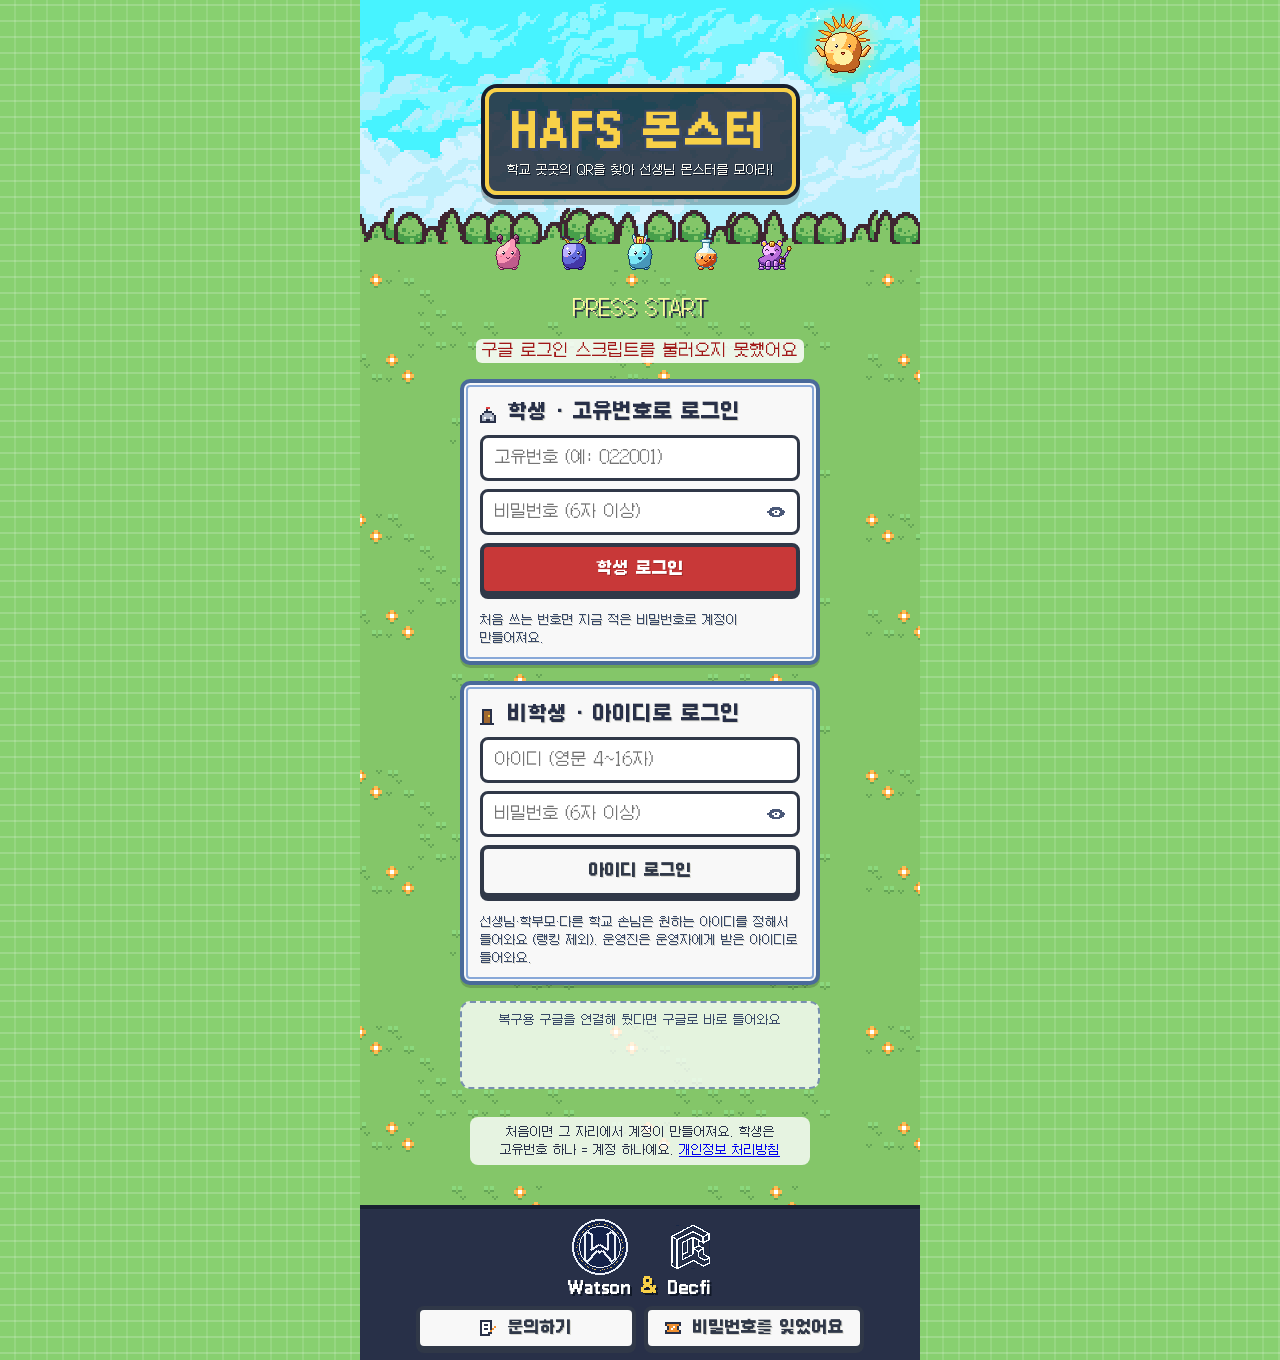
==== commit 0dd5380d: "Minigame 몬스터 등굣길 + bag/dex fixes, new loading screen, iPhone fixes - New original lane-hopper miniga" ====
--- a/web/index.html
+++ b/web/index.html
@@ -20,7 +20,13 @@
   <link rel="stylesheet" href="css/app.css">
 </head>
 <body>
-  <div id="app"><div class="login"><div class="logo">HAFS 몬스터</div><div class="press blink">LOADING…</div></div></div>
+  <!-- 첫 화면 (자바스크립트가 뜨기 전): 지금 타이틀 화면과 같은 하늘·풀밭·간판 + 통통 튀는 볼 + 불러오는 막대 -->
+  <div id="app"><div class="login title-screen boot" role="status" aria-label="불러오는 중">
+    <div class="title-plate"><div class="logo">HAFS 몬스터</div><div class="logo-sub">학교 곳곳의 QR을 찾아 선생님 몬스터를 모아라!</div></div>
+    <div class="boot-ball" aria-hidden="true"><i></i></div>
+    <div class="boot-bar" aria-hidden="true"><i></i></div>
+    <div class="press">불러오는 중…</div>
+  </div></div>
   <noscript>자바스크립트를 켜 주세요.</noscript>
   <script src="vendor/supabase.js" defer></script>
   <script src="vendor/qrcode.js" defer></script>
--- a/web/css/pixel.css
+++ b/web/css/pixel.css
@@ -43,7 +43,7 @@
   overscroll-behavior: none;
 }
 button, input, select, textarea { font: inherit; color: inherit; }
-img, canvas.sprite { image-rendering: pixelated; image-rendering: crisp-edges; -webkit-touch-callout: none; user-select: none; }
+img, canvas.sprite { image-rendering: pixelated; image-rendering: crisp-edges; -webkit-touch-callout: none; -webkit-user-select: none; user-select: none; }
 .sr-only { position: absolute; width: 1px; height: 1px; overflow: hidden; clip: rect(0 0 0 0); }
 
 /* GBA text shadow */
--- a/web/css/app.css
+++ b/web/css/app.css
@@ -21,7 +21,8 @@
 .status i { width: 8px; height: 8px; border-radius: 2px; background: #58d080; }
 .status.off i { background: #f86868; }
 
-main { flex: 1; padding: 12px 12px calc(96px + env(safe-area-inset-bottom)); display: grid; gap: 12px; align-content: start; }
+main { flex: 1; min-width: 0; padding: 12px 12px calc(96px + env(safe-area-inset-bottom)); display: grid; grid-template-columns: minmax(0, 1fr); gap: 12px; align-content: start; }
+/* ↑ 칸 너비 = 화면 너비 (예전엔 가장 넓은 내용에 맞춰 늘어나 320px 폰에서 오른쪽이 잘렸음) */
 .section-title { margin: 4px 2px 0; font-size: var(--fs-m); color: #183018; text-shadow: 1px 1px 0 rgba(255,255,255,.5); }
 
 /* bottom navigation */
@@ -88,7 +89,7 @@
   border-radius: 12px; border: 4px solid #384868; padding: 14px;
   background: linear-gradient(135deg, #f8e8a8 0 30%, #f8d878 30% 60%, #f0c860 60%);
   box-shadow: inset 0 0 0 3px #fff8d8, 0 4px 0 rgba(0,0,0,.2);
-  display: grid; grid-template-columns: 1fr auto; gap: 8px 12px; text-shadow: 1px 1px 0 #fff8d8;
+  display: grid; grid-template-columns: minmax(0, 1fr) auto; gap: 8px 12px; text-shadow: 1px 1px 0 #fff8d8;
 }
 .trainer .idno { grid-column: 1 / -1; display: flex; justify-content: space-between; gap: 8px; white-space: nowrap; font-size: var(--fs-s); border-bottom: 2px solid #c8a048; padding-bottom: 4px; }
 .trainer .name { font-size: var(--fs-xl); font-weight: bold; }
@@ -132,6 +133,12 @@
 .habitat { border-radius: 12px; border: 4px solid var(--ink); display: grid; place-items: center; padding: 14px; min-height: 180px; position: relative; overflow: hidden; }
 .habitat::before { content: ''; position: absolute; left: 15%; right: 15%; bottom: 14px; height: 18px; border-radius: 50%; background: rgba(0,0,0,.15); }
 .habitat canvas { position: relative; }
+/* 도감 → 가방 (잡은 몬스터만): 그림 왼쪽 위의 작은 표 */
+.habitat-bag { position: absolute; top: 8px; left: 8px; z-index: 1; display: inline-flex; align-items: center; gap: 4px; min-height: 36px; padding: 4px 10px 4px 8px;
+  font: inherit; font-weight: bold; font-size: var(--fs-s, 13px); white-space: nowrap; color: var(--ink); background: #fffdf5; border: 3px solid var(--ink); border-radius: 999px; box-shadow: 0 3px 0 rgba(0,0,0,.25); cursor: pointer; }
+.habitat-bag svg { width: 16px; height: 16px; }
+.habitat-bag .hb-arrow { font-size: 10px; }
+.habitat-bag:active { transform: translateY(2px); box-shadow: 0 1px 0 rgba(0,0,0,.25); }
 .chain { display: grid; grid-template-columns: 1fr auto 1fr auto 1fr; align-items: center; justify-items: center; }
 .chain .arrow { font-size: var(--fs-m); color: #687088; }
 .kv { display: grid; grid-template-columns: auto 1fr; gap: 2px 12px; font-size: var(--fs-m); }
@@ -175,8 +182,8 @@
 .choice.wrong { background: #f8c0c0; text-decoration: line-through; }
 
 /* ranking */
-.seg { display: grid; grid-template-columns: 1fr 1fr; border: 3px solid var(--ink); border-radius: 10px; overflow: hidden; }
-.seg button { border: 0; background: var(--paper); min-height: 44px; cursor: pointer; }
+.seg { display: grid; grid-template-columns: minmax(0, 1fr) minmax(0, 1fr); border: 3px solid var(--ink); border-radius: 10px; overflow: hidden; }
+.seg button { border: 0; background: var(--paper); min-height: 44px; min-width: 0; padding: 4px 6px; word-break: keep-all; cursor: pointer; }
 .seg button[aria-pressed='true'] { background: var(--ink); color: #fff; }
 .rank-list { list-style: none; margin: 0; padding: 0; display: grid; gap: 6px; }
 .rank-list li { display: grid; grid-template-columns: 44px 1fr auto; align-items: center; gap: 8px; background: var(--paper); border: 3px solid #384868; border-radius: 10px; padding: 8px 10px; }
@@ -219,7 +226,7 @@
 .login small { font-size: var(--fs-s); color: #384868; text-align: left; }
 .login-note { width: min(100%, 360px); text-align: left; font-size: var(--fs-s); }
 .gbox { min-height: 44px; display: grid; place-items: center; }
-.stack { display: grid; gap: 8px; text-align: left; }
+.stack { display: grid; grid-template-columns: minmax(0, 1fr); gap: 8px; text-align: left; }   /* 칸 = 상자 너비 (내용 때문에 늘어나지 않게) */
 .code-once { text-align: center; display: grid; gap: 6px; background: #fff8d8; }
 .code-big { font-size: var(--fs-xl); font-weight: bold; letter-spacing: 3px; color: var(--ink); user-select: all; }
 .install-btn { width: min(100%, 340px); }
@@ -391,12 +398,24 @@
 .title-sky .sun { position: absolute; right: 8%; top: calc(env(safe-area-inset-top) + 10px); animation: hover 3s ease-in-out infinite; filter: drop-shadow(0 0 12px rgba(255, 220, 80, .8)); }
 .title-plate { position: relative; padding: 10px 18px 12px; background: rgba(24, 32, 48, .82); border: 4px solid #f8d048; border-radius: 12px;
   box-shadow: 0 0 0 4px #182030, 0 6px 0 4px rgba(0,0,0,.25); }
-.title-plate .logo { font-size: calc(var(--fs-xxl) * 1.1); }
-.title-plate .logo-sub { color: #f8f8f0; text-shadow: 1px 1px 0 #101828; font-size: var(--fs-s); }
+.title-plate .logo { font-size: min(calc(var(--fs-xxl) * 1.1), 9.6vw); white-space: nowrap; }
+.title-plate .logo-sub { color: #f8f8f0; text-shadow: 1px 1px 0 #101828; font-size: var(--fs-s); word-break: keep-all; text-wrap: balance; }
 .mons.hop { gap: 2px; margin-top: -4px; }
 .mons.hop span { animation: hop2 .9s steps(2) infinite alternate; }
 @keyframes hop2 { to { transform: translateY(-8px); } }
 .title-screen .press { color: #fff8a0; }
+/* 첫 로딩 화면 (index.html): 타이틀과 같은 배경 · 간판 + 픽셀 볼이 통통 + 칸 단위로 차는 막대 */
+.boot { gap: 18px; }
+.boot-ball { width: 32px; height: 32px; animation: boot-hop .6s steps(6) infinite alternate; }
+.boot-ball i { display: block; width: 32px; height: 32px; box-sizing: border-box; border: 4px solid #182030; border-radius: 50%; image-rendering: pixelated;
+  background: linear-gradient(#e83828 0 13px, #182030 13px 18px, #f8f8f0 18px); position: relative; }
+.boot-ball i::after { content: ''; position: absolute; left: 50%; top: 50%; width: 10px; height: 10px; margin: -5px 0 0 -5px; box-sizing: border-box; background: #f8f8f0; border: 3px solid #182030; border-radius: 50%; }
+@keyframes boot-hop { from { transform: translateY(0); } to { transform: translateY(-14px); } }
+.boot-bar { width: min(220px, 70%); height: 14px; box-sizing: border-box; padding: 2px; background: #182030; border: 3px solid #f8d048; border-radius: 4px; }
+.boot-bar i { display: block; height: 100%; width: 0; background: repeating-linear-gradient(90deg, #78d858 0 8px, #58b840 8px 10px); animation: boot-fill 2.4s steps(12) infinite; }
+@keyframes boot-fill { to { width: 100%; } }
+.boot .press { font-size: var(--fs-m); animation: blink 1s steps(1) infinite; }
+@media (prefers-reduced-motion: reduce) { .boot-ball, .boot-bar i, .boot .press { animation: none; } .boot-bar i { width: 60%; } }
 /* 맨 아래까지 스크롤하면 화면 끝에 나오는 줄 (화면에 계속 붙어 있지 않음) */
 .login-help { align-self: end; width: calc(100% + 32px); max-width: none; margin: 12px -16px calc(-24px - env(safe-area-inset-bottom));
   display: grid; justify-items: center; gap: 6px; box-sizing: border-box;
@@ -536,6 +555,9 @@
 .bt-moves { display: grid; grid-template-columns: 1fr 1fr; gap: 6px; }
 .bt-move { display: grid; gap: 2px; text-align: left; padding: 6px 8px; min-height: 56px; font: inherit; border: 3px solid #384050; border-radius: 8px; background: #fff; }
 .bt-move:disabled { opacity: .45; }
+.bt-mv-top { display: flex; flex-wrap: wrap; justify-content: space-between; align-items: baseline; column-gap: 4px; }
+.bt-mv-top > b { white-space: nowrap; }
+.bt-pow { margin-left: auto; white-space: nowrap; font-size: 12px; color: #505868; }
 .bt-mv-info { display: flex; justify-content: space-between; align-items: center; gap: 4px; }
 .bt-mv-info .type { font-size: 11px; padding: 0 4px; border-radius: 4px; }
 .bt-tgt { display: flex; align-items: center; gap: 6px; }
@@ -641,8 +663,10 @@
 .mg-info small { font-size: var(--fs-s); color: #384050; }
 .mg-best { color: #2a8040 !important; font-weight: bold; }
 .mg-btns { display: flex; gap: 6px; justify-content: flex-end; }
-.mg-top { display: flex; align-items: center; justify-content: space-between; }
-.mg-top b { font-size: 18px; }
+.mg-top { display: flex; align-items: center; justify-content: space-between; gap: 8px; }
+.mg-top > button { flex: none; white-space: nowrap; }
+/* 제목은 한 줄 (작은 폰은 글자를 조금 줄임, 그래도 길면 … ) */
+.mg-top b { flex: 1; min-width: 0; text-align: center; font-size: clamp(14px, 4.6vw, 18px); white-space: nowrap; overflow: hidden; text-overflow: ellipsis; }
 .mg-stage { flex: 1; min-height: 0; display: flex; flex-direction: column; align-items: center; justify-content: flex-start; gap: 8px; touch-action: none; user-select: none; -webkit-user-select: none; }
 .mg-canvas { image-rendering: pixelated; border: 3px solid #182030; border-radius: 6px; background: #101828; touch-action: none; }
 .mg-result { display: flex; align-items: center; gap: 12px; }
@@ -701,7 +725,9 @@
 .bag-btn small, .mg-btn > small { flex: 0 1 auto; min-width: 0; overflow-wrap: break-word; word-break: keep-all; line-height: 1.3; }
 
 /* UI 점검 (2026-10-30, 폰 글자 크기에서): 줄이 어색하게 깨지던 곳 */
-.stats { grid-template-columns: repeat(2, max-content); column-gap: 14px; }
+/* 자리가 있으면 두 개씩 한 줄, 좁은 폰(320px)에서는 하나씩 — 몬스터 그림 밑으로 숨지 않게 */
+.stats { display: flex; flex-wrap: wrap; column-gap: 14px; row-gap: 2px; min-width: 0; }
+.stats > span { flex: none; }
 .stats > span { display: flex; align-items: baseline; gap: 6px; font-size: var(--fs-s); }
 .stats b { float: none; margin-left: 0; font-size: var(--fs-m); }
 .dex-head .banner > span:first-child { white-space: nowrap; }
@@ -722,3 +748,13 @@
 .mg-pic { width: 72px; justify-items: center; overflow: hidden; }
 .mg-pic canvas { max-width: 64px; max-height: 64px; }
 .mg-off { flex: 1; display: grid; place-items: center; min-height: 44px; background: #eef0f5; color: #586078; border-style: dashed; }
+
+/* iOS 15.3 이하 등 dvh 를 모르는 브라우저: vh 로 대신 (주소창 때문에 조금 길 수 있지만 깨지지는 않음) */
+@supports not (height: 1dvh) {
+  #app, .login { min-height: 100vh; }
+  .sheet { max-height: 92vh; }
+  .map-scroll.zoomed { max-height: 64vh; }
+  .mg-sheet { height: min(78vh, 640px); }
+  .mg-rank-scroll.short { max-height: 34vh; }
+  .mg-sheet.mg-result-sheet { max-height: 86vh; }
+}
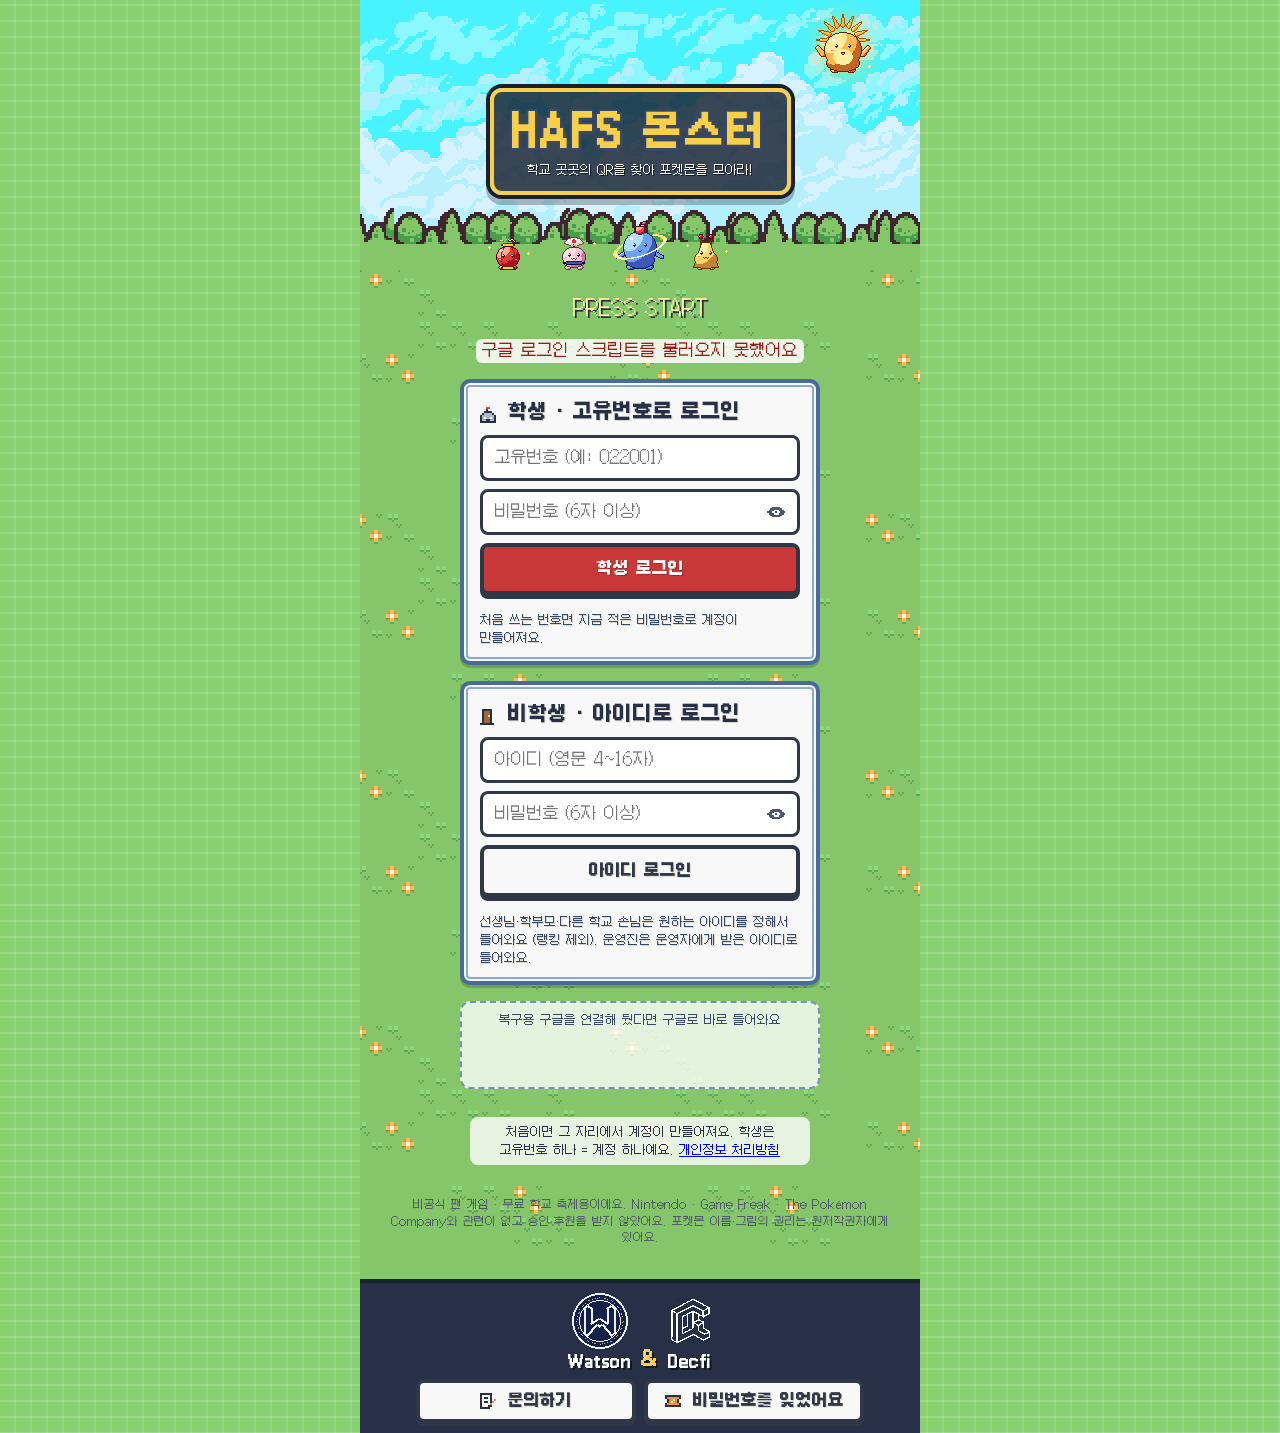
==== commit 9b27ef8b: "Real Pokémon: 809 Gen 1–7 Pokémon, real types, items, level evolution, wild Pokémon (0032) - Data fr" ====
--- a/web/index.html
+++ b/web/index.html
@@ -22,7 +22,7 @@
 <body>
   <!-- 첫 화면 (자바스크립트가 뜨기 전): 지금 타이틀 화면과 같은 하늘·풀밭·간판 + 통통 튀는 볼 + 불러오는 막대 -->
   <div id="app"><div class="login title-screen boot" role="status" aria-label="불러오는 중">
-    <div class="title-plate"><div class="logo">HAFS 몬스터</div><div class="logo-sub">학교 곳곳의 QR을 찾아 선생님 몬스터를 모아라!</div></div>
+    <div class="title-plate"><div class="logo">HAFS 몬스터</div><div class="logo-sub">학교 곳곳의 QR을 찾아 포켓몬을 모아라!</div></div>
     <div class="boot-ball" aria-hidden="true"><i></i></div>
     <div class="boot-bar" aria-hidden="true"><i></i></div>
     <div class="press">불러오는 중…</div>
--- a/web/css/types.css
+++ b/web/css/types.css
@@ -1,4 +1,4 @@
-/* Subject (type) colours — shared by the student app and the admin page.
+/* Subject colours (선생님 과목, 운영자 페이지) + 포켓몬 타입 colours — shared by the student app and the admin page.
    Light backgrounds get dark text so every chip passes 4.5:1 contrast. */
 .t-국어 { background: #d84a78; color: #fff; }
 .t-수학 { background: #4a5cc8; color: #fff; }
@@ -22,4 +22,26 @@
 .t-윤리 { background: #e8b8e0; color: #1e2433; }
 .t-역사 { background: #6a5a7a; color: #fff; }
 .t-전설 { background: linear-gradient(90deg, #f8d048, #f0a040, #c8a0f0); color: #1e2433; }
+/* 포켓몬 타입 18개 (0032) — 공식 색에 가깝게, 글자 대비 4.5:1 이상 */
+.t-노말 { background: #a8a77a; color: #1e2433; }
+.t-불꽃 { background: #d42020; color: #fff; }
+.t-물 { background: #1f6fd6; color: #fff; }
+.t-풀 { background: #2e7d1f; color: #fff; }
+.t-전기 { background: #f7c815; color: #1e2433; }
+.t-얼음 { background: #6fd3e8; color: #1e2433; }
+.t-격투 { background: #f08a2c; color: #1e2433; }
+.t-독 { background: #8a3fc0; color: #fff; }
+.t-땅 { background: #8a5524; color: #fff; }
+.t-비행 { background: #9ec2f0; color: #1e2433; }
+.t-에스퍼 { background: #d6336a; color: #fff; }
+.t-벌레 { background: #a4b81c; color: #1e2433; }
+.t-바위 { background: #b8a85f; color: #1e2433; }
+.t-고스트 { background: #6a4778; color: #fff; }
+.t-드래곤 { background: #4c5adb; color: #fff; }
+.t-악 { background: #5a4a46; color: #fff; }
+.t-강철 { background: #8fb5c8; color: #1e2433; }
+.t-페어리 { background: #f0a8e8; color: #1e2433; }
+.t-야생 { background: #7aa860; color: #1e2433; }
+.t-\?\?\? { background: #68a090; color: #fff; }
+.types { display: inline-flex; flex-wrap: wrap; gap: 4px; justify-content: flex-end; }
 .type[class*='t-'] { text-shadow: none; }
--- a/web/css/app.css
+++ b/web/css/app.css
@@ -111,7 +111,7 @@
 .dex-head { display: grid; gap: 6px; }
 .filters { display: flex; flex-wrap: wrap; gap: 4px; padding-bottom: 2px; }
 .filters .chip { cursor: pointer; padding: 2px 9px; min-height: 34px; font-size: var(--fs-s); border-width: 2px; }
-.filters .chip[aria-pressed='true'] { background: var(--ink); color: #fff; }
+.filters .chip[aria-pressed='true']:not([class*='t-']) { background: var(--ink); color: #fff; }
 .dex-grid { display: grid; grid-template-columns: repeat(3, 1fr); gap: 8px; }
 .dex-cell { appearance: none; border: 3px solid #384868; border-radius: 10px; background: var(--paper); padding: 6px 4px 8px; display: grid; justify-items: center; gap: 2px; cursor: pointer; text-shadow: 1px 1px 0 var(--ink-shadow); }
 .dex-cell .no { font-size: var(--fs-s); color: #4a5268; justify-self: start; padding-left: 4px; }
@@ -124,7 +124,7 @@
 .overlay.center { align-items: center; }
 .overlay.full { background: #101828; align-items: stretch; }
 @keyframes fade { from { opacity: 0; } }
-.sheet { width: 100%; max-width: 560px; max-height: 92dvh; overflow: auto; background: var(--bg); border-top: 4px solid var(--ink); border-radius: 16px 16px 0 0; padding: 16px 14px calc(16px + env(safe-area-inset-bottom)); display: grid; gap: 12px; animation: up .2s steps(4); }
+.sheet { width: 100%; max-width: 560px; max-height: 92dvh; overflow: auto; background: var(--bg); border-top: 4px solid var(--ink); border-radius: 16px 16px 0 0; padding: 16px 14px calc(16px + env(safe-area-inset-bottom)); display: grid; grid-template-columns: minmax(0, 1fr); gap: 12px; animation: up .2s steps(4); }
 @keyframes up { from { transform: translateY(40%); } }
 .sheet .grab { width: 48px; height: 5px; border-radius: 3px; background: var(--gray); justify-self: center; }
 .close-x { position: absolute; top: calc(env(safe-area-inset-top) + 10px); right: 12px; z-index: 5; }
@@ -262,7 +262,7 @@
 .map-scroll.zoomed { max-height: 64dvh; overflow: auto; -webkit-overflow-scrolling: touch; border-radius: 10px; overscroll-behavior: contain; touch-action: pan-x pan-y; }
 .map-scroll.zoomed .map-wrap { margin: 0; }
 
-/* 진화권 룰렛 */
+/* 진화의돌 룰렛 */
 .roulette { display: grid; gap: 8px; }
 .reel-row { display: grid; grid-template-columns: repeat(auto-fit, minmax(0, 1fr)); gap: 6px; }
 .reel-cell { text-align: center; padding: 6px 0; border: 3px solid var(--ink); border-radius: 6px; background: #fff; font-size: var(--fs-m); }
@@ -408,7 +408,7 @@
 .boot { gap: 18px; }
 .boot-ball { width: 32px; height: 32px; animation: boot-hop .6s steps(6) infinite alternate; }
 .boot-ball i { display: block; width: 32px; height: 32px; box-sizing: border-box; border: 4px solid #182030; border-radius: 50%; image-rendering: pixelated;
-  background: linear-gradient(#e83828 0 13px, #182030 13px 18px, #f8f8f0 18px); position: relative; }
+  background: linear-gradient(#e83828 0 10px, #182030 10px 14px, #f8f8f0 14px); position: relative; }
 .boot-ball i::after { content: ''; position: absolute; left: 50%; top: 50%; width: 10px; height: 10px; margin: -5px 0 0 -5px; box-sizing: border-box; background: #f8f8f0; border: 3px solid #182030; border-radius: 50%; }
 @keyframes boot-hop { from { transform: translateY(0); } to { transform: translateY(-14px); } }
 .boot-bar { width: min(220px, 70%); height: 14px; box-sizing: border-box; padding: 2px; background: #182030; border: 3px solid #f8d048; border-radius: 4px; }
@@ -430,7 +430,7 @@
 .login-help .clubs .amp { font-weight: bold; font-size: 18px; color: #f8d048; padding-bottom: 1px; text-shadow: 2px 2px 0 #101828; }
 @media (prefers-reduced-motion: reduce) { .title-sky .sun, .mons.hop span { animation: none; } }
 
-.seg.rank-kinds { grid-template-columns: repeat(3, 1fr); }
+.seg.rank-kinds { grid-template-columns: repeat(4, minmax(0, 1fr)); }
 .seg.rank-kinds button + button { border-left: 3px solid var(--ink); }
 .seg.rank-kinds button[aria-pressed="true"] { background: #f86840; color: #fff; text-shadow: 1px 1px 0 #802010; }
 
@@ -758,3 +758,139 @@
   .mg-rank-scroll.short { max-height: 34vh; }
   .mg-sheet.mg-result-sheet { max-height: 86vh; }
 }
+
+/* ───────── 0027: 알 · 부화 · 반짝이 · 도전과제 · 반 ───────── */
+.egg-img { display: inline-block; flex: none; background-image: url(../img/eggs.png); background-repeat: no-repeat; image-rendering: pixelated; }
+.egg-steps { display: flex; align-items: center; gap: 8px; padding: 8px 10px; background: #fffdf5; border: 3px solid #384050; border-radius: 8px; }
+.egg-steps > span { flex: 1; min-width: 0; }
+.egg-note { line-height: 1.5; }
+.egg-head { display: flex; align-items: baseline; justify-content: space-between; gap: 8px; margin-top: 4px; }
+.egg-incs { display: grid; grid-template-columns: repeat(3, minmax(0, 1fr)); gap: 6px; }
+.egg-slot { display: grid; grid-template-columns: minmax(0, 1fr); justify-items: center; gap: 3px; padding: 8px 4px; font-size: 12px; background: #e8f4fc; border: 3px solid #384050; border-radius: 10px; text-align: center; min-width: 0; }
+.egg-slot.empty { background: #eef0f4; opacity: .85; }
+.egg-slot.ready { background: #fff4c0; border-color: #c89a10; }
+.egg-slot .btn.small { min-height: 36px; padding: 2px 10px; }
+.egg-bar, .ach-bar { display: block; justify-self: stretch; width: 100%; height: 8px; background: #c8d0dc; border: 2px solid #384050; border-radius: 4px; overflow: hidden; box-sizing: border-box; }
+.egg-bar i, .ach-bar i { display: block; height: 100%; background: repeating-linear-gradient(90deg, #48c0e8 0 6px, #30a0d0 6px 8px); }
+.egg-wait { display: grid; grid-template-columns: repeat(auto-fill, minmax(76px, 1fr)); gap: 6px; }
+.egg-cell { display: grid; justify-items: center; gap: 2px; padding: 6px 2px; font: inherit; background: #fffdf5; border: 3px solid #384050; border-radius: 8px; cursor: pointer; min-width: 0; }
+.egg-legend { display: grid; gap: 4px; margin-top: 4px; }
+.egg-legend > div { display: flex; align-items: center; gap: 8px; }
+.egg-legend small { color: #505868; word-break: keep-all; }
+.egg-wobble { display: inline-block; animation: egg-wobble 1.2s steps(6) infinite; transform-origin: 50% 90%; }
+@keyframes egg-wobble { 0%, 60%, 100% { transform: rotate(0); } 70% { transform: rotate(-8deg); } 80% { transform: rotate(8deg); } 90% { transform: rotate(-4deg); } }
+.egg-born { position: absolute; left: 4px; bottom: 4px; padding: 0 6px; font-size: 11px; font-weight: bold; color: #fff; background: #58a048; border: 2px solid #182030; border-radius: 6px; white-space: nowrap; }
+.sum-pic { position: relative; }
+canvas.sprite.shiny { filter: drop-shadow(0 0 4px rgba(255, 240, 140, .9)); }
+.shiny-row .shiny-ico { flex: none; display: grid; place-items: center; width: 24px; height: 24px; }
+.shiny-row svg { width: 20px; height: 20px; }
+
+/* 부화 장면 */
+.hatch-screen { position: absolute; inset: 0; display: flex; flex-direction: column; align-items: center; justify-content: flex-end; gap: 16px; padding: 16px 14px calc(16px + env(safe-area-inset-bottom)); box-sizing: border-box; overflow: hidden;
+  background: radial-gradient(circle at 50% 40%, #50407c 0, #282040 55%, #141020 100%); }
+.hatch-stage { flex: 1; display: grid; place-items: center; width: 100%; min-height: 0; transition: filter .2s; }
+.hatch-stage.flash { filter: brightness(4); }
+.hatch-egg { display: inline-block; transform-origin: 50% 90%; }
+.hatch-egg.shake { animation: egg-shake .5s steps(5); }
+@keyframes egg-shake { 20% { transform: rotate(-12deg); } 40% { transform: rotate(12deg); } 60% { transform: rotate(-8deg); } 80% { transform: rotate(6deg); } }
+.hatch-mon { display: inline-block; animation: hatch-pop .5s steps(5); }
+.hatch-mon.shiny { position: relative; }
+.hatch-spark { position: absolute; width: 28px; height: 28px; animation: blink .9s steps(1) infinite; }
+.hatch-spark svg { width: 100%; height: 100%; }
+.hatch-spark.s1 { left: -18px; top: 6px; } .hatch-spark.s2 { right: -14px; top: -10px; animation-delay: .3s; } .hatch-spark.s3 { right: -22px; bottom: 18px; animation-delay: .6s; }
+@keyframes hatch-pop { from { transform: scale(.3); } to { transform: scale(1); } }
+.hatch-box { width: 100%; max-width: 520px; box-sizing: border-box; display: grid; gap: 10px; padding: 12px 14px; color: var(--ink); background: #fffdf5; border: 4px solid #d8b850; box-shadow: inset 0 0 0 3px #fff, 0 4px 0 rgba(0,0,0,.35); border-radius: 10px; }
+.hatch-text { font-size: var(--fs-m); color: var(--ink); text-shadow: none; }
+.hatch-text { margin: 0; white-space: pre-line; line-height: 1.6; word-break: keep-all; }
+.hatch-btns { display: grid; grid-template-columns: minmax(0, 1fr) minmax(0, 1fr); gap: 8px; }
+@media (prefers-reduced-motion: reduce) { .egg-wobble, .hatch-egg.shake, .hatch-mon, .hatch-spark { animation: none; } }
+
+/* 도전과제 */
+.ach-head { display: flex; align-items: center; justify-content: space-between; gap: 8px; }
+.ach-head b { display: inline-flex; align-items: center; gap: 6px; font-size: var(--fs-l); }
+.ach-list { display: grid; gap: 6px; }
+.ach-row { display: grid; grid-template-columns: 40px minmax(0, 1fr) auto; align-items: center; gap: 8px; padding: 8px; background: #fffdf5; border: 3px solid #c8ccd8; border-radius: 10px; }
+.ach-row.done { border-color: #c89a10; background: #fff4c8; }
+.ach-row.claimed { opacity: .7; }
+.ach-ico { display: grid; place-items: center; width: 40px; min-height: 40px; }
+.ach-main { display: grid; gap: 3px; min-width: 0; }
+.ach-main small { word-break: keep-all; }
+.ach-ok { background: #e0f0d8; }
+
+/* 반 고르기 · 설정 */
+.seg.class-grade { grid-template-columns: repeat(3, minmax(0, 1fr)); }
+.seg.class-grade button + button { border-left: 3px solid var(--ink); }
+.class-grid { display: grid; grid-template-columns: repeat(5, minmax(0, 1fr)); gap: 6px; }
+.class-grid button { min-height: 44px; font: inherit; font-weight: bold; background: #fff; border: 3px solid var(--ink); border-radius: 8px; cursor: pointer; }
+.class-grid button[aria-pressed="true"] { background: var(--ink); color: #fff; }
+.class-row { display: flex; align-items: center; gap: 8px; }
+.class-row > span { flex: 1; min-width: 0; }
+/* 가방 탭 6개 (알 추가): 글자 길이만큼 넓이, 320px 폰에서도 잘리지 않게 (그래도 모자라면 옆으로 밀림) */
+.bag-tabs button { flex: 1 0 auto; padding: 0 4px; font-size: 12px; letter-spacing: -.5px; white-space: nowrap; }
+.egg-slot small { max-width: 100%; word-break: keep-all; text-align: center; line-height: 1.3; }
+/* PC: 가방도 미니게임처럼 가운데 560px 한 줄 (넓은 화면에서 끝까지 늘어나지 않게) */
+.bag-screen > * { width: 100%; max-width: 560px; margin-left: auto; margin-right: auto; box-sizing: border-box; }
+.ach-chip { display: inline-flex; align-items: center; gap: 2px; cursor: pointer; }
+.ach-chip svg { width: 14px; height: 14px; }
+/* 도전과제 걸러 보기 · 묶음 제목 */
+.seg.ach-tabs { grid-template-columns: repeat(4, minmax(0, 1fr)); }
+.seg.ach-tabs button + button { border-left: 3px solid var(--ink); }
+.seg.ach-tabs button { display: grid; justify-items: center; align-content: center; gap: 0; padding: 2px; white-space: nowrap; font-size: 14px; line-height: 1.2; }
+.seg.ach-tabs button small { font-size: 11px; opacity: .8; }
+.ach-all[hidden] { display: none; }
+.ach-group { margin: 6px 2px 0; font-weight: bold; color: #384050; border-bottom: 2px solid #c8ccd8; padding-bottom: 2px; }
+.ach-group small { font-weight: normal; color: #687080; }
+
+
+/* 0030 반 이름 (글자로 적기 + 빠른 고르기) */
+.class-field { display: grid; gap: 6px; }
+.class-field small { word-break: keep-all; }
+.sheet input.class-inp { font-size: var(--fs-xl); text-align: center; letter-spacing: 4px; min-height: 56px; text-transform: uppercase; }
+.class-chips { display: grid; grid-template-columns: repeat(auto-fill, minmax(58px, 1fr)); gap: 6px; }
+.class-chips button { min-height: 44px; min-width: 0; padding: 0 2px; font: inherit; font-weight: bold; white-space: nowrap; background: #fff; border: 3px solid var(--ink); border-radius: 8px; cursor: pointer; color: var(--ink); }
+.class-chips button[aria-pressed="true"] { background: var(--ink); color: #fff; }
+
+/* 0030 알림: 최대 3개, 같은 글은 ×N, 오류는 붉게 */
+.toast { display: flex; align-items: baseline; gap: 8px; box-sizing: border-box; }
+.toast > span { min-width: 0; word-break: keep-all; overflow-wrap: anywhere; }
+.toast-n { flex: none; white-space: nowrap; color: #ffd23f; }
+.toast-n:empty { display: none; }
+.toast-n.bump { display: inline-block; animation: pop .18s steps(3); }
+.toast.toast-err { background: #702030; border-color: #3a0c14; color: #fff; }
+
+/* 0030 잡기: 도망 · 여러 마리 한 번에 · 레이드 보스 잡기 */
+.stage .scene.fled .spr canvas { filter: grayscale(1) brightness(.85); opacity: .55; animation: fled-away 1.4s ease-in forwards; }
+@keyframes fled-away { 0% { transform: translateX(0); } 30% { transform: translateX(-8px); } 100% { transform: translateX(60px) scale(.8); opacity: .3; } }
+.stage.group { height: 100%; grid-template-rows: minmax(0, 1fr) auto; box-sizing: border-box; }
+.stage .group-scene { grid-template-columns: minmax(0, 1fr); align-content: center; min-height: 0; overflow: hidden auto; }
+.group-scene .rays { top: 50%; left: 50%; margin: -160px 0 0 -160px; }
+.catch-grid { position: relative; z-index: 1; display: grid; grid-template-columns: repeat(auto-fit, minmax(100px, 1fr)); gap: 10px; width: 100%; max-width: 520px; padding: 18px 4px 4px; box-sizing: border-box; }
+.catch-cell { display: grid; justify-items: center; gap: 4px; min-width: 0; padding: 8px 4px; background: rgba(255,255,255,.88); border: 3px solid var(--ink); border-radius: 10px; }
+.catch-cell canvas { width: 96px; height: 96px; max-width: 100%; }
+.catch-cell small { max-width: 100%; text-align: center; word-break: keep-all; overflow-wrap: anywhere; line-height: 1.25; }
+.new-badge.small { top: -6px; right: -10px; padding: 0 6px; font-size: var(--fs-s); border-width: 2px; }
+.enc-banner { background: linear-gradient(90deg, #183c88, #2f64c8); text-shadow: 1px 1px 0 #0a1a40; }
+.enc-banner > div { flex: 1; min-width: 0; word-break: keep-all; }
+.enc-banner .enc-go { display: table; margin-top: 6px; background: #ffd23f; color: #3a2400; border-color: #9a6a10; text-shadow: none; font-weight: bold; }
+.raid-enc-btns { display: grid; gap: 8px; margin-top: 10px; }
+@media (prefers-reduced-motion: reduce) { .stage .scene.fled .spr canvas { animation: none; } .enc-banner { animation: none; } }
+
+/* 포켓몬 도감 (0032): 타입 칩은 타입 색, 고른 칩은 진한 테두리 */
+.type-filters .chip[class*='t-'] { border-color: rgba(30, 36, 51, .35); }
+.type-filters .chip[class*='t-'][aria-pressed='true'] { outline: 3px solid var(--ink); outline-offset: 1px; }
+.dex-head .evo-ready { color: #1f6a35; font-weight: 700; display: block; margin-top: 4px; word-break: keep-all; }
+
+/* 비공식 팬 게임 안내 (0032) */
+.fan-note { font-size: 11px; line-height: 1.5; color: #4a5268; text-align: center; margin: 4px 8px; word-break: keep-all; overflow-wrap: break-word; }
+
+/* 18타입 상성표 (0032): 좁은 폰에서도 옆으로 밀지 않고 한눈에 */
+@media (max-width: 440px) {
+  .type-table { font-size: 10px; }
+  .type-table th, .type-table td { min-width: 14px; padding: 1px 0; }
+  .type-table tbody th { padding: 1px 1px; letter-spacing: -0.5px; }
+}
+@media (max-width: 360px) {
+  .type-table { font-size: 9px; }
+  .type-table th, .type-table td { min-width: 12px; }
+  .type-table-wrap { margin: 0 -10px; }
+}
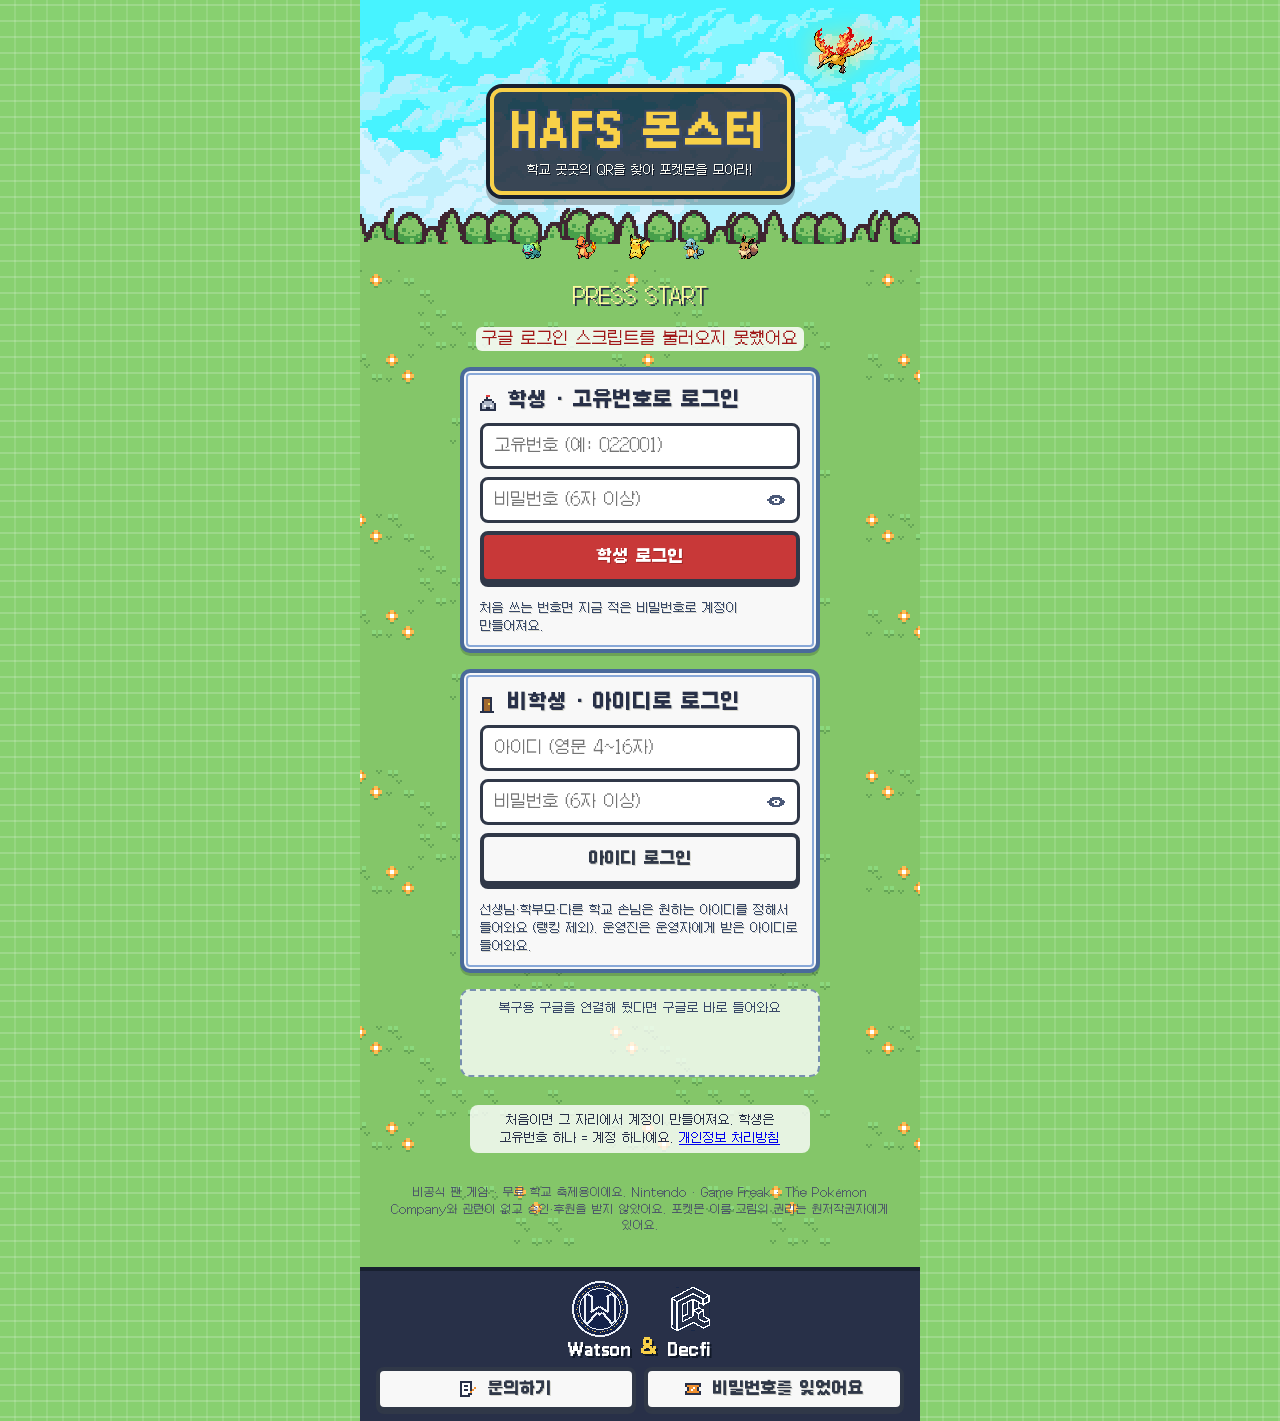
==== commit 626ee5ad: "feat: 트레이너 카드 · 포켓몬 사진 공유 + 합스볼 로고 + 별명 화면 - share.js (처음 누를 때만 불러옴): 트레이너 카드 PNG 1080x1344 (별명/가린 이" ====
--- a/web/index.html
+++ b/web/index.html
@@ -11,8 +11,8 @@
   <meta name="format-detection" content="telephone=no">
   <title>HAFS 몬스터</title>
   <link rel="manifest" href="manifest.webmanifest">
-  <link rel="icon" href="icons/icon-192.png">
-  <link rel="apple-touch-icon" href="icons/apple-touch-icon.png">
+  <link rel="icon" href="icons/hapsball-192.png">
+  <link rel="apple-touch-icon" href="icons/hapsball-apple-180.png">
   <link rel="preload" href="fonts/Galmuri11.woff" as="font" type="font/woff" crossorigin>
   <link rel="preload" href="fonts/Galmuri11-Bold.woff" as="font" type="font/woff" crossorigin>
   <link rel="stylesheet" href="css/pixel.css">
@@ -23,7 +23,7 @@
   <!-- 첫 화면 (자바스크립트가 뜨기 전): 지금 타이틀 화면과 같은 하늘·풀밭·간판 + 통통 튀는 볼 + 불러오는 막대 -->
   <div id="app"><div class="login title-screen boot" role="status" aria-label="불러오는 중">
     <div class="title-plate"><div class="logo">HAFS 몬스터</div><div class="logo-sub">학교 곳곳의 QR을 찾아 포켓몬을 모아라!</div></div>
-    <div class="boot-ball" aria-hidden="true"><i></i></div>
+    <div class="boot-ball" aria-hidden="true"><img src="img/hapsball.png" alt="" width="40" height="40"></div>
     <div class="boot-bar" aria-hidden="true"><i></i></div>
     <div class="press">불러오는 중…</div>
   </div></div>
--- a/web/css/pixel.css
+++ b/web/css/pixel.css
@@ -93,7 +93,7 @@
 
 /* chips / badges */
 .chip { display: inline-flex; align-items: center; gap: 4px; padding: 2px 10px; border-radius: 999px; border: 2px solid var(--ink); background: #fff; font-size: var(--fs-s); white-space: nowrap; }
-.type { display: inline-block; padding: 1px 10px; border-radius: 6px; font-size: var(--fs-s); text-shadow: 1px 1px 0 rgba(0,0,0,.35); border: 2px solid rgba(0,0,0,.25); }
+.type { display: inline-block; white-space: nowrap; padding: 1px 10px; border-radius: 6px; font-size: var(--fs-s); text-shadow: 1px 1px 0 rgba(0,0,0,.35); border: 2px solid rgba(0,0,0,.25); }
 
 /* HP-bar style progress */
 .bar { height: 12px; background: #505860; border: 2px solid var(--ink); border-radius: 6px; overflow: hidden; }
--- a/web/css/app.css
+++ b/web/css/app.css
@@ -54,11 +54,21 @@
 }
 nav.tabs .scan-tab .capsule svg { width: 46px; height: 46px; }
 nav.tabs .scan-tab:active .capsule { transform: translateY(3px); box-shadow: 0 1px 0 #101828; }
+/* 320px 폰: 한 칸(45px)보다 공(60px)이 커서 옆 '배틀' 아이콘을 덮음 → 가운데 칸을 조금 넓히고 공을 줄임 */
+@media (max-width: 359px) {
+  nav.tabs { grid-template-columns: repeat(3, minmax(0, 1fr)) 54px repeat(3, minmax(0, 1fr)); }
+  nav.tabs .scan-tab .capsule { width: 52px; height: 52px; margin-top: -24px; }
+  nav.tabs .scan-tab .capsule svg { width: 40px; height: 40px; }
+}
 
 .gear { appearance: none; width: 44px; height: 44px; border-radius: 8px; border: 3px solid #586890; background: #182030; color: #fff; font-size: var(--fs-l); cursor: pointer; display: grid; place-items: center; }
 .gear:active { transform: translateY(2px); }
 .setting-name { display: grid; gap: 8px; border-color: var(--red); }
 .setting-name .seg button { font-size: var(--fs-m); padding: 6px; }
+.setting-sound { display: grid; grid-template-columns: max-content minmax(0, 150px); justify-content: space-between; align-items: center; gap: 8px; }
+.sound-row { display: contents; }   /* 두 줄이 같은 칸을 써서 켜기/끄기 폭이 같게 */
+.sound-lbl { display: flex; align-items: center; gap: 6px; min-width: 0; word-break: keep-all; white-space: nowrap; }
+.sound-row .seg button { font-size: var(--fs-m); min-height: 40px; }
 
 .next-action { justify-content: flex-start; text-align: left; gap: 12px; font-size: var(--fs-m); }
 .next-action span { font-size: var(--fs-xl); }
@@ -96,8 +106,9 @@
 .trainer .partner { grid-row: 2 / 4; grid-column: 2; align-self: center; background: rgba(255,255,255,.5); border: 3px solid #c8a048; border-radius: 10px; padding: 4px; }
 .stats { display: grid; grid-template-columns: repeat(2, minmax(0, 1fr)); gap: 2px 12px; white-space: nowrap; font-size: var(--fs-m); }
 .stats b { float: right; margin-left: 8px; }
-.badges { grid-column: 1 / -1; display: grid; grid-template-columns: repeat(9, 1fr); gap: 4px; margin-top: 4px; }
-.badges i { aspect-ratio: 1; border-radius: 4px; border: 2px solid #8a7038; display: grid; place-items: center; font-style: normal; font-size: 11px; line-height: 1; }
+/* 쌤 포켓몬 계열이 68개라 9칸씩이면 카드가 8줄로 길어짐 → 작은 칸을 자리만큼 채움 */
+.badges { grid-column: 1 / -1; display: grid; grid-template-columns: repeat(auto-fill, minmax(18px, 1fr)); gap: 3px; margin-top: 4px; }
+.badges i { aspect-ratio: 1; border-radius: 3px; border: 2px solid #8a7038; display: grid; place-items: center; font-style: normal; font-size: 11px; line-height: 1; }
 .badges i:not(.on) { background: rgba(0,0,0,.08); }   /* 완성한 칸은 types.css 의 과목 색(.t-국어 …)으로 채움 */
 .badges i.on { border-color: #182030; box-shadow: inset 0 0 0 2px rgba(255,255,255,.55), 0 1px 0 #18203060; }
 .badges i.on::after { content: '★'; color: #fff; text-shadow: 0 1px 0 #0008; }
@@ -105,12 +116,13 @@
 .bag-row { display: flex; flex-wrap: wrap; gap: 6px; margin: 8px 0 12px; }
 .bag-row .chip.local { border-style: dashed; }
 .banner { display: flex; align-items: center; justify-content: space-between; gap: 10px; }
+.banner > .btn { flex: none; white-space: nowrap; }   /* 긴 설명 옆 버튼이 눌려서 '정하기'가 두 줄로 쪼개지던 문제 */
 .hint { font-size: var(--fs-m); }
 
 /* dex */
 .dex-head { display: grid; gap: 6px; }
 .filters { display: flex; flex-wrap: wrap; gap: 4px; padding-bottom: 2px; }
-.filters .chip { cursor: pointer; padding: 2px 9px; min-height: 34px; font-size: var(--fs-s); border-width: 2px; }
+.filters .chip { cursor: pointer; padding: 2px 9px; min-height: 40px; min-width: 40px; justify-content: center; font-size: var(--fs-s); border-width: 2px; }
 .filters .chip[aria-pressed='true']:not([class*='t-']) { background: var(--ink); color: #fff; }
 .dex-grid { display: grid; grid-template-columns: repeat(3, 1fr); gap: 8px; }
 .dex-cell { appearance: none; border: 3px solid #384868; border-radius: 10px; background: var(--paper); padding: 6px 4px 8px; display: grid; justify-items: center; gap: 2px; cursor: pointer; text-shadow: 1px 1px 0 var(--ink-shadow); }
@@ -134,7 +146,7 @@
 .habitat::before { content: ''; position: absolute; left: 15%; right: 15%; bottom: 14px; height: 18px; border-radius: 50%; background: rgba(0,0,0,.15); }
 .habitat canvas { position: relative; }
 /* 도감 → 가방 (잡은 몬스터만): 그림 왼쪽 위의 작은 표 */
-.habitat-bag { position: absolute; top: 8px; left: 8px; z-index: 1; display: inline-flex; align-items: center; gap: 4px; min-height: 36px; padding: 4px 10px 4px 8px;
+.habitat-bag { position: absolute; top: 8px; left: 8px; z-index: 1; display: inline-flex; align-items: center; gap: 4px; min-height: 40px; padding: 4px 10px 4px 8px;
   font: inherit; font-weight: bold; font-size: var(--fs-s, 13px); white-space: nowrap; color: var(--ink); background: #fffdf5; border: 3px solid var(--ink); border-radius: 999px; box-shadow: 0 3px 0 rgba(0,0,0,.25); cursor: pointer; }
 .habitat-bag svg { width: 16px; height: 16px; }
 .habitat-bag .hb-arrow { font-size: 10px; }
@@ -161,6 +173,8 @@
 .stage { width: 100%; max-width: 560px; display: grid; grid-template-rows: 1fr auto; padding: calc(env(safe-area-inset-top) + 16px) 14px calc(16px + env(safe-area-inset-bottom)); gap: 12px; }
 .stage .scene { display: grid; place-items: center; position: relative; }
 .stage .scene > canvas, .stage .scene .spr { position: relative; z-index: 1; }
+/* 포켓몬 그림은 칸 아래(발)에 맞춰 그려짐 → 빛줄기 가운데에 오도록 조금 위로 */
+.stage .scene > .spr { margin-bottom: 15%; }
 .stage .textbox { position: relative; z-index: 2; }
 .stage .scene { overflow: hidden; }
 .spr { position: relative; display: inline-block; }
@@ -204,6 +218,9 @@
 .map-wrap { position: relative; border: 4px solid var(--ink); border-radius: 10px; overflow: hidden; background: var(--grass-1); margin: 0 auto; }
 .map-wrap img { display: block; width: 100%; height: auto; }
 .map-label { position: absolute; transform: translate(-50%, -50%); pointer-events: none; white-space: nowrap; font-size: var(--fs-s); line-height: 1; padding: 2px 3px; background: rgba(255,255,255,.85); color: var(--ink); border: 1px solid var(--ink); border-radius: 3px; }
+/* 지도 가장자리 이름표 (기숙사 A동 · 야외극장): 가운데 맞춤이면 좁은 폰에서 지도 밖으로 잘림 → 안쪽으로 당김 */
+.map-label.edge-l { transform: translate(-30%, -50%); }
+.map-label.edge-r { transform: translate(-70%, -50%); }
 /* map pins: a small dot exactly on the spot (labels stay readable); invisible 40px touch area */
 .pin { position: absolute; transform: translate(-50%, -50%); width: 40px; height: 40px; border: 0; padding: 0; background: none; cursor: pointer; }
 .pin::before { content: ''; position: absolute; left: 13px; top: 13px; width: 14px; height: 14px; border-radius: 50%; background: var(--red); border: 3px solid #fff; box-shadow: 0 0 0 2px var(--ink); box-sizing: border-box; }
@@ -233,6 +250,8 @@
 .install-btn[hidden] { display: none; }
 .install-box { width: auto; display: grid; grid-template-columns: minmax(0, 1fr) auto; gap: 10px; align-items: center; background: #e8f4ff; }
 .install-box .row { display: flex; gap: 6px; }
+/* 좁은 폰(≤360px): 버튼 두 개가 옆에 있으면 글이 한 줄에 서너 글자씩 → 버튼을 글 아래로 */
+@media (max-width: 360px) { .install-box { grid-template-columns: minmax(0, 1fr); } .install-box .row { justify-content: flex-end; } }
 /* first login: student / guest */
 .register-screen { align-content: start; background: var(--grass-1); }
 .logo-small { font-size: var(--fs-xl); }
@@ -262,7 +281,7 @@
 .map-scroll.zoomed { max-height: 64dvh; overflow: auto; -webkit-overflow-scrolling: touch; border-radius: 10px; overscroll-behavior: contain; touch-action: pan-x pan-y; }
 .map-scroll.zoomed .map-wrap { margin: 0; }
 
-/* 진화의돌 룰렛 */
+/* 진화의 돌 룰렛 */
 .roulette { display: grid; gap: 8px; }
 .reel-row { display: grid; grid-template-columns: repeat(auto-fit, minmax(0, 1fr)); gap: 6px; }
 .reel-cell { text-align: center; padding: 6px 0; border: 3px solid var(--ink); border-radius: 6px; background: #fff; font-size: var(--fs-m); }
@@ -302,7 +321,8 @@
 .summary { background: #f8f8f0; border: 4px solid #182030; border-radius: 10px; box-shadow: inset 0 0 0 3px #a8b8d8; overflow: hidden; }
 .sum-top { display: flex; align-items: center; gap: 8px; padding: 8px 10px; background: linear-gradient(#5868a8, #384880); color: #fff; text-shadow: 1px 1px 0 #101828; flex-wrap: wrap; }
 .sum-top b { font-size: var(--fs-s); opacity: .85; }
-.sum-top span:nth-child(2) { font-size: var(--fs-l); font-weight: bold; }
+/* 이름만 크게 (타입 칩 두 번째 것까지 커지던 문제: nth-child 가 .types 안의 칩에도 맞았음) */
+.sum-top > span:not(.types):not(.sum-lv) { font-size: var(--fs-l); font-weight: bold; }
 .sum-top .sum-lv { margin-left: auto; }
 .sum-main { display: grid; grid-template-columns: 120px minmax(0, 1fr); gap: 0; }
 .sum-pic { display: grid; place-items: center; min-height: 150px; border-right: 3px solid #182030;
@@ -310,7 +330,7 @@
 .sum-pic[class*="t-bg-"] { background-color: #c8d8f0; }
 .sum-right { padding: 8px 10px; display: grid; gap: 8px; align-content: start; min-width: 0; }
 .sum-tabs { display: grid; grid-template-columns: repeat(3, 1fr); gap: 4px; }
-.sum-tabs button { appearance: none; border: 2px solid #182030; border-radius: 6px; background: #d8e0f0; padding: 4px 0; font: inherit; font-size: var(--fs-s); cursor: pointer; }
+.sum-tabs button { appearance: none; border: 2px solid #182030; border-radius: 6px; background: #d8e0f0; padding: 4px 0; min-height: 40px; font: inherit; font-size: var(--fs-s); cursor: pointer; }
 .sum-tabs button[aria-pressed="true"] { background: #f86840; color: #fff; text-shadow: 1px 1px 0 #802010; }
 .sum-kv { display: grid; grid-template-columns: auto minmax(0, 1fr); gap: 4px 10px; margin: 0; font-size: var(--fs-s); }
 .sum-kv dt { color: #586890; font-weight: bold; }
@@ -420,8 +440,8 @@
 .login-help { align-self: end; width: calc(100% + 32px); max-width: none; margin: 12px -16px calc(-24px - env(safe-area-inset-bottom));
   display: grid; justify-items: center; gap: 6px; box-sizing: border-box;
   padding: 10px 12px calc(10px + env(safe-area-inset-bottom)); background: #283048; border-top: 4px solid #182030; }
-.login-help .help-btns { display: flex; justify-content: center; gap: 8px; width: 100%; }
-.login-help .btn { flex: 1; max-width: 220px; white-space: nowrap; }
+.login-help .help-btns { display: flex; flex-wrap: wrap; justify-content: center; gap: 8px; width: 100%; }   /* 320px 폰: 두 버튼이 한 줄에 안 들어가면 두 줄 (오른쪽 버튼이 잘리던 문제) */
+.login-help .btn { flex: 1 1 auto; max-width: 260px; white-space: nowrap; }
 /* 만든 동아리: 이름 위에 각 로고 */
 .login-help .clubs { display: flex; align-items: flex-end; justify-content: center; gap: 10px; color: #fff; }
 .login-help .clubs figure { margin: 0; display: grid; grid-template-rows: 56px auto; justify-items: center; align-items: center; gap: 2px; }   /* 로고 칸 높이를 같게 → 두 로고 가운데·이름 줄이 맞음 */
@@ -436,10 +456,13 @@
 
 /* 타입 상성표 (배틀 탭) */
 .type-table-wrap { overflow-x: auto; margin: 0 -6px; }
-.type-table { border-collapse: collapse; font-size: 11px; min-width: 100%; }
+.type-table { border-collapse: collapse; font-size: 11px; width: 100%; table-layout: fixed; }
+.type-table thead th:first-child, .type-table tbody th { width: calc(3em + 6px); }   /* 에스퍼·고스트·드래곤·페어리 세 글자가 한 줄에 */
 .type-table th, .type-table td { border: 1px solid #c8d0e0; text-align: center; padding: 2px 1px; min-width: 20px; }
-.type-table thead th { writing-mode: vertical-rl; white-space: nowrap; height: auto; padding: 4px 0; }
+.type-table thead th { writing-mode: vertical-rl; white-space: nowrap; height: auto; padding: 4px 0; line-height: 1.1; }
+.type-table td { line-height: 1.2; }
 .type-table tbody th { white-space: nowrap; padding: 2px 4px; text-align: left; }
+.type-table th[class*='t-'] { text-shadow: none; }   /* 색 칸 위 글자 그림자 = 번져 보임 */
 .type-table td.x2 { background: #ffd0a0; color: #a02010; font-weight: bold; }
 .type-table td.xh { background: #d8e4f4; color: #2050a0; }
 .type-table td.x0 { background: #404858; color: #fff; font-weight: bold; }
@@ -457,11 +480,14 @@
 .bt-opt.on { border-color: #e04030; background: #ffece4; }
 .bt-opt small { font-size: 11px; word-break: keep-all; }
 .bt-num { position: absolute; top: 2px; left: 4px; background: #e04030; color: #fff; border-radius: 50%; width: 18px; height: 18px; font-size: 12px; line-height: 18px; text-align: center; }
-details.box > summary { cursor: pointer; list-style: none; }
+details.box > summary { cursor: pointer; list-style: none; min-height: 40px; display: flex; align-items: center; gap: 6px; }
+details.box > summary::-webkit-details-marker { display: none; }
 details.box > summary::after { content: ' ▾'; }
 details.box[open] > summary::after { content: ' ▴'; }
 
 .battle-overlay { background: #182030; }
+/* 배틀 화면: 글자를 길게 누르거나 빨리 눌러도 파랗게 선택되지 않게 (HP 숫자 등) */
+.battle-overlay .bt-stage { -webkit-user-select: none; user-select: none; -webkit-touch-callout: none; -webkit-tap-highlight-color: transparent; }
 .bt-stage { display: flex; flex-direction: column; gap: 8px; width: 100%; max-width: 480px; margin: 0 auto; padding: 8px 10px calc(10px + env(safe-area-inset-bottom)); box-sizing: border-box; }
 .bt-top { display: flex; justify-content: space-between; align-items: center; color: #fff; }
 .bt-timer { font-weight: bold; color: #fff; }
@@ -508,13 +534,116 @@
 @keyframes bt-hit { 0%, 50% { opacity: .15; } 25%, 75% { opacity: 1; } }
 @keyframes bt-faint { to { transform: translateY(45%); opacity: 0; } }
 
-/* 능력 변화: 빨간 줄이 올라가거나(좋음) 내려감(나쁨) */
-.bt-fx { position: absolute; inset: 8% 14% 0; pointer-events: none; opacity: 0;
-  background: repeating-linear-gradient(0deg, transparent 0 7px, rgba(240, 56, 40, .8) 7px 10px); }
-.bt-fx.up.run { animation: bt-fx-up .9s steps(9); }
-.bt-fx.down.run { animation: bt-fx-down .9s steps(9); }
-@keyframes bt-fx-up { 0% { opacity: 0; background-position: 0 0; } 15%, 80% { opacity: 1; } 100% { opacity: 0; background-position: 0 -60px; } }
-@keyframes bt-fx-down { 0% { opacity: 0; background-position: 0 0; } 15%, 80% { opacity: 1; } 100% { opacity: 0; background-position: 0 60px; } }
+/* 능력 변화 (0039): 가는 줄무늬가 원뿔 모양으로 — 올라가면 빨강·주황이 위로 (위가 좁음), 내려가면 파랑이 아래로 (아래가 좁음).
+   2단계 (크게) = 더 빠르고 촘촘하게. 줄무늬는 안쪽 i 를 transform 으로만 움직임 (60fps) */
+.bt-fx { position: absolute; inset: -10% 4% 2%; pointer-events: none; opacity: 0; overflow: hidden; z-index: 2;
+  -webkit-mask-image: linear-gradient(transparent, #000 18%, #000 82%, transparent); mask-image: linear-gradient(transparent, #000 18%, #000 82%, transparent); }
+.bt-fx.up { clip-path: polygon(24% 0, 76% 0, 100% 100%, 0 100%); }
+.bt-fx.down { clip-path: polygon(0 0, 100% 0, 76% 100%, 24% 100%); }
+.bt-fx i { position: absolute; left: 0; right: 0; top: 0; height: 200%; background-size: 30px 30px; image-rendering: pixelated; will-change: transform; }
+.bt-fx.up i { background-image: url("data:image/svg+xml,%3Csvg xmlns='http://www.w3.org/2000/svg' width='24' height='24' shape-rendering='crispEdges'%3E%3Cpath fill='%23ff3820' d='M0 2h2v8h-2zM6 13h2v9h-2zM12 5h2v7h-2zM18 16h2v7h-2z'/%3E%3Cpath fill='%23ffb040' d='M3 9h2v7h-2zM9 0h2v6h-2zM15 18h2v6h-2zM21 7h2v8h-2z'/%3E%3C/svg%3E"); }
+.bt-fx.down i { background-image: url("data:image/svg+xml,%3Csvg xmlns='http://www.w3.org/2000/svg' width='24' height='24' shape-rendering='crispEdges'%3E%3Cpath fill='%232c60f8' d='M0 2h2v8h-2zM6 13h2v9h-2zM12 5h2v7h-2zM18 16h2v7h-2z'/%3E%3Cpath fill='%238cc8ff' d='M3 9h2v7h-2zM9 0h2v6h-2zM15 18h2v6h-2zM21 7h2v8h-2z'/%3E%3C/svg%3E"); }
+.bt-fx.big i { background-size: 22px 22px; }
+.bt-fx.run { animation: bt-fx-show .8s steps(10); filter: drop-shadow(0 0 2px rgba(255, 255, 255, .7)); }
+.bt-fx.up.run i { animation: bt-fx-rise .8s steps(12); }
+.bt-fx.down.run i { animation: bt-fx-fall .8s steps(12); }
+.bt-fx.big.run, .bt-fx.big.run i { animation-duration: .6s; }
+.bt-fx.big.run { filter: brightness(1.25) saturate(1.4) drop-shadow(0 0 2px rgba(255, 255, 255, .8)); }
+@keyframes bt-fx-show { 0% { opacity: 0; } 12%, 78% { opacity: 1; } 100% { opacity: 0; } }
+@keyframes bt-fx-rise { from { transform: translateY(0); } to { transform: translateY(-50%); } }
+@keyframes bt-fx-fall { from { transform: translateY(-50%); } to { transform: translateY(0); } }
+.bt-fx.big.up.run i { animation-name: bt-fx-rise; animation-timing-function: steps(8); }
+.bt-fx.big.down.run i { animation-name: bt-fx-fall; animation-timing-function: steps(8); }
+/* 능력 변화 때 잠깐 색 (올라감 = 붉게, 내려감 = 푸르게) */
+.bt-bob.tint-up canvas { animation: bt-tint-up .72s steps(6); }
+.bt-bob.tint-down canvas { animation: bt-tint-down .72s steps(6); }
+@keyframes bt-tint-up { 20%, 60% { filter: sepia(1) saturate(3) hue-rotate(-25deg) brightness(1.15); } }
+@keyframes bt-tint-down { 20%, 60% { filter: sepia(1) saturate(3) hue-rotate(170deg) brightness(.95); } }
+/* 변신: 하얗게 번쩍이며 좁아졌다가 상대 모습으로 */
+.bt-spr.tf .bt-bob { animation: bt-tf .74s steps(8); }
+@keyframes bt-tf { 0% { transform: none; filter: none; } 35%, 55% { transform: scale(.15, 1.1); filter: brightness(5) saturate(0); } 100% { transform: none; filter: none; } }
+
+/* 날씨 (0039): 화면 위에 계속 (비 · 모래바람 · 싸라기눈은 무늬가 transform 으로 흐름) */
+.bt-wx { position: absolute; inset: 0; z-index: 2; pointer-events: none; overflow: hidden; }
+.bt-wx::before { content: ''; position: absolute; left: -10%; right: -10%; top: -100%; height: 200%; will-change: transform; image-rendering: pixelated; }
+.bt-wx:not([class*='wx-'])::before { content: none; }
+.bt-wx.wx-rain { background: rgba(40, 70, 120, .16); }
+.bt-wx.wx-rain::before { background-image: url("data:image/svg+xml,%3Csvg xmlns='http://www.w3.org/2000/svg' width='24' height='32' shape-rendering='crispEdges'%3E%3Cpath fill='%23b8d8ff' d='M3 2h1v5h-1zM15 12h1v5h-1zM9 22h1v5h-1zM21 4h1v4h-1z'/%3E%3C/svg%3E"); background-size: 24px 32px; animation: bt-wx-rain .5s steps(8) infinite; }
+.bt-wx.wx-hail { background: rgba(200, 230, 255, .12); }
+.bt-wx.wx-hail::before { background-image: url("data:image/svg+xml,%3Csvg xmlns='http://www.w3.org/2000/svg' width='24' height='32' shape-rendering='crispEdges'%3E%3Cpath fill='%23ffffff' d='M3 3h2v2h-2zM15 14h2v2h-2zM9 24h2v2h-2zM20 6h1v1h-1z'/%3E%3Cpath fill='%23a8e0f8' d='M5 5h1v1h-1zM17 16h1v1h-1z'/%3E%3C/svg%3E"); background-size: 24px 32px; animation: bt-wx-hail .9s steps(10) infinite; }
+.bt-wx.wx-sand { background: rgba(200, 150, 70, .22); }
+.bt-wx.wx-sand::before { top: 0; height: 100%; left: -100%; right: auto; width: 200%; background-image: url("data:image/svg+xml,%3Csvg xmlns='http://www.w3.org/2000/svg' width='32' height='24' shape-rendering='crispEdges'%3E%3Cpath fill='%23e8c088' d='M2 3h4v1h-4zM18 9h5v1h-5zM8 17h3v1h-3zM26 20h4v1h-4z'/%3E%3Cpath fill='%23b08040' d='M12 5h2v1h-2zM28 13h2v1h-2zM3 21h2v1h-2z'/%3E%3C/svg%3E"); background-size: 32px 24px;
+  animation: bt-wx-blow .8s steps(10) infinite; }
+.bt-wx.wx-sun { background: radial-gradient(circle at 88% -6%, rgba(255, 244, 190, .75), rgba(255, 210, 110, .22) 32%, rgba(255, 220, 140, .08) 60%); }
+.bt-wx.wx-sun::before { top: -40%; left: 50%; right: -30%; height: 90%;
+  background: repeating-conic-gradient(from 0deg at 75% 30%, rgba(255, 250, 210, .28) 0 6deg, transparent 6deg 22deg);
+  animation: bt-wx-glare 2.4s steps(6) infinite alternate; }
+@keyframes bt-wx-rain { from { transform: skewX(-14deg) translateY(0); } to { transform: skewX(-14deg) translateY(32px); } }
+@keyframes bt-wx-hail { from { transform: skewX(-8deg) translateY(0); } to { transform: skewX(-8deg) translateY(32px); } }
+@keyframes bt-wx-blow { from { transform: translateX(0); } to { transform: translateX(64px); } }
+@keyframes bt-wx-glare { from { opacity: .45; } to { opacity: 1; } }
+/* 필드: 바닥이 빛남 (포켓몬 뒤) */
+.bt-ter { position: absolute; left: 0; right: 0; bottom: 0; height: 55%; z-index: 0; pointer-events: none; opacity: 0; }
+.bt-ter[class*='ter-'] { opacity: 1; }
+.bt-ter.ter-electric { background: linear-gradient(transparent, rgba(255, 230, 60, .4)); animation: bt-ter-flick 1.2s steps(3) infinite; }
+.bt-ter.ter-grassy { background: linear-gradient(transparent, rgba(80, 200, 80, .42)); }
+.bt-ter.ter-misty { background: linear-gradient(transparent, rgba(255, 170, 230, .46)); }
+.bt-ter.ter-psychic { background: linear-gradient(transparent, rgba(220, 70, 200, .4)); animation: bt-ter-flick 2s steps(4) infinite; }
+@keyframes bt-ter-flick { 50% { opacity: .6; } }
+/* 날씨 · 필드 띠 (오른쪽 위) */
+.bt-env { position: absolute; right: 2%; top: 2%; z-index: 3; display: flex; flex-direction: column; align-items: flex-end; gap: 2px; pointer-events: none; }
+.bt-env[hidden] { display: none; }
+.env-chip { display: inline-flex; align-items: center; gap: 3px; padding: 1px 6px 1px 3px; border: 2px solid #182030; border-radius: 4px; background: #f8f8e8;
+  font-size: 11px; font-weight: bold; white-space: nowrap; box-shadow: 1px 1px 0 #0c101860; }
+.env-ico { line-height: 0; }
+.env-ico svg { width: 14px; height: 14px; image-rendering: pixelated; }
+/* 날씨 · 필드가 시작될 때 한 번 */
+.bt-envfx { position: absolute; inset: 0; z-index: 3; pointer-events: none; opacity: 0; animation: bt-envfx 1.2s steps(8) forwards; }
+.bt-envfx.fx-sun { background: radial-gradient(circle at 88% 0, #fffbe0, rgba(255, 220, 120, .7) 30%, transparent 70%); }
+.bt-envfx.fx-rain { background: linear-gradient(rgba(60, 100, 190, .55), rgba(60, 100, 190, .1)); }
+.bt-envfx.fx-sand { background: linear-gradient(90deg, rgba(210, 160, 80, .8), rgba(210, 160, 80, .2)); }
+.bt-envfx.fx-hail { background: rgba(235, 248, 255, .75); }
+.bt-envfx.fx-electric { background: linear-gradient(transparent 40%, rgba(255, 240, 80, .8)); }
+.bt-envfx.fx-grassy { background: linear-gradient(transparent 40%, rgba(90, 220, 90, .8)); }
+.bt-envfx.fx-misty { background: linear-gradient(transparent 30%, rgba(255, 190, 240, .85)); }
+.bt-envfx.fx-psychic { background: linear-gradient(transparent 40%, rgba(230, 80, 210, .8)); }
+@keyframes bt-envfx { 0% { opacity: 0; } 20% { opacity: 1; } 45% { opacity: .6; } 60% { opacity: 1; } 100% { opacity: 0; } }
+/* 특성 알림 띠 (5세대처럼 옆에서 나옴): "<포켓몬>의 / <특성>" */
+.ab-pop { position: absolute; z-index: 4; display: grid; padding: 3px 12px 4px; background: #283850; color: #fff; border: 2px solid #f0d060;
+  box-shadow: 2px 2px 0 #0c101880; pointer-events: none; max-width: 62%; line-height: 1.25; box-sizing: border-box; }
+.ab-pop small { font-size: 11px; color: #c8d8f0; white-space: nowrap; overflow: hidden; text-overflow: ellipsis; }
+.ab-pop b { font-size: 15px; white-space: nowrap; overflow: hidden; text-overflow: ellipsis; }
+.ab-pop.foe { right: 0; top: 33%; border-right: 0; border-radius: 6px 0 0 6px; animation: ab-in-r .22s steps(4); }
+.ab-pop.me { left: 0; top: 47%; border-left: 0; border-radius: 0 6px 6px 0; animation: ab-in-l .22s steps(4); }
+.ab-pop.foe.k1 { top: 22%; }
+.ab-pop.me.k1 { top: 36%; }
+.ab-pop.out.foe { animation: ab-out-r .25s steps(4) forwards; }
+.ab-pop.out.me { animation: ab-out-l .25s steps(4) forwards; }
+@keyframes ab-in-r { from { transform: translateX(105%); } }
+@keyframes ab-in-l { from { transform: translateX(-105%); } }
+@keyframes ab-out-r { to { transform: translateX(105%); } }
+@keyframes ab-out-l { to { transform: translateX(-105%); } }
+/* 포켓몬 정보 (HP 상자 · 포켓몬을 누르면) */
+.bt-info { position: absolute; z-index: 6; left: 50%; top: 50%; translate: -50% -50%; width: min(86%, 340px); max-height: 92%; overflow-y: auto; box-sizing: border-box;
+  display: grid; gap: 3px; padding: 8px 10px; background: #f8f8e8; border: 3px solid #384050; border-radius: 8px; box-shadow: 3px 3px 0 #0c101860; font-size: 13px; }
+.bt-info p { margin: 0; line-height: 1.4; }
+.bt-info-top { display: flex; align-items: center; gap: 6px; flex-wrap: wrap; }
+.bt-info-ab { display: flex; align-items: baseline; gap: 6px; }
+.bt-info-ab small { color: #586890; font-weight: bold; }
+.bt-box, .bt-spr { cursor: pointer; }
+@media (prefers-reduced-motion: reduce) { .bt-wx::before, .bt-ter, .bt-fx i { animation: none !important; } }
+
+/* 특성 칩 (도감 · 요약 · 박스, 0039) */
+.ab-box { display: grid; gap: 4px; }
+.ab-chips { display: flex; flex-wrap: wrap; gap: 4px; }
+.ab-chip { font: inherit; font-size: var(--fs-s); font-weight: bold; padding: 3px 9px; min-height: 32px; border: 2px solid #384050; border-radius: 6px; background: #fff; white-space: nowrap; }
+.ab-chip small { font-weight: normal; color: #586890; }
+.ab-chip.hid { border-style: dashed; }
+.ab-chip[aria-pressed='true'] { background: #ffe8a0; }
+.ab-chip.mine { border-color: #c03020; }
+.ab-desc { margin: 0; font-size: var(--fs-s); line-height: 1.45; color: #303848; word-break: keep-all; overflow-wrap: break-word; }
+.sum-ab { display: grid; gap: 3px; margin-top: 4px; }
+.sum-ab > small { color: #586890; font-weight: bold; }
 
 /* 몬스터볼 + 열릴 때 번쩍 */
 .bt-ball { position: absolute; left: 0; top: 0; z-index: 3; line-height: 0; }
@@ -527,7 +656,13 @@
 .bt-boxes { position: absolute; z-index: 2; display: grid; gap: 3px; }
 .bt-boxes.foe { left: 2.5%; top: 3%; width: 50%; }
 .bt-boxes.me { right: 2.5%; top: 60%; width: 52%; }
-.bt-field.dbl .bt-boxes.me { top: 54%; width: 48%; }
+.bt-field.dbl .bt-boxes.me { top: auto; bottom: 3%; width: 48%; }
+/* 2 대 2: 상자 4개가 포켓몬을 덜 가리게 조금 작게 (3·4세대 더블 배틀처럼 위 왼쪽 = 상대, 아래 오른쪽 = 나) */
+.bt-field.dbl .bt-boxes { gap: 2px; }
+.bt-field.dbl .bt-box { padding: 2px 6px; font-size: 12px; border-width: 2px; }
+.bt-field.dbl .bt-box .hpbar { height: 7px; margin: 1px 0; }
+.bt-field.dbl .bt-boxes.foe { width: 46%; }
+.bt-field.dbl .bt-balls i { width: 7px; height: 7px; }   /* 2 대 2: 아래에서 맞춰야 좁은 폰에서 두 번째 상자가 화면 밖으로 잘리지 않음 */
 .bt-box { padding: 3px 7px; background: #f8f8e8; border: 3px solid #384050; border-radius: 10px 3px 10px 3px; box-shadow: 2px 2px 0 #0c101850; font-size: 13px; min-width: 0; }
 .bt-box[hidden] { display: none; }
 .bt-nm { display: flex; align-items: baseline; gap: 3px; white-space: nowrap; overflow: hidden; }
@@ -548,7 +683,9 @@
 .bt-arrow[hidden] { display: none; }
 @keyframes bt-arrow { 50% { transform: translateY(3px); } }
 
-.bt-menu { display: grid; gap: 6px; }
+/* 메뉴(가방·포켓몬 목록)가 길면 배틀 화면(overflow:hidden → 최소 높이 0)이 납작하게 눌려 사라지고 '뒤로'가 화면 밖으로 → 화면·글 상자는 그대로, 메뉴만 스크롤 */
+.bt-stage > :not(.bt-menu) { flex-shrink: 0; }
+.bt-menu { display: grid; gap: 6px; min-height: 0; overflow-y: auto; align-content: start; padding-bottom: 2px; }
 .bt-main { display: grid; grid-template-columns: 1fr 1fr; gap: 6px; }
 .bt-cmd { min-height: 50px; font: inherit; font-weight: bold; font-size: 17px; border: 3px solid #384050; border-radius: 8px; background: #f8f8e8; }
 .bt-cmd.fight { background: #ffd8c8; border-color: #c03020; }
@@ -580,10 +717,11 @@
 .bag-head { display: flex; align-items: center; justify-content: space-between; }
 .bag-head b { font-size: 20px; }
 .bag-tabs { display: flex; gap: 4px; overflow-x: auto; scrollbar-width: none; flex: none; }
-.bag-tabs button { flex: 1 1 0; min-width: 0; height: 40px; padding: 0 2px; font: inherit; font-size: 14px; font-weight: bold; letter-spacing: -.5px;
+.bag-tabs button { flex: 1 1 0; min-width: 40px; height: 40px; padding: 0 2px; font: inherit; font-size: 14px; font-weight: bold; letter-spacing: -.5px;
   white-space: nowrap; overflow: hidden; border: 3px solid #384050; border-radius: 8px 8px 0 0; background: #d8d0b8; color: #182030; }
 .bag-tabs button[aria-selected="true"] { background: #f86840; color: #fff; text-shadow: 1px 1px 0 #802010; }
 .bag-list { flex: 1; overflow-y: auto; display: flex; flex-direction: column; gap: 6px; padding: 2px; }
+.bag-list > * { flex-shrink: 0; }   /* 줄이 많으면 줄을 눌러 납작하게 하지 말고 스크롤 (좁은 폰에서 글자가 줄 밖으로 넘치던 문제) */
 .bag-item { appearance: none; display: flex; align-items: center; gap: 10px; min-height: 48px; padding: 6px 10px; text-align: left; font: inherit;
   border: 3px solid #384050; border-radius: 8px; background: #fffdf4; }
 .bag-item > span { flex: 1; min-width: 0; }
@@ -591,6 +729,7 @@
 .bag-item.slim { min-height: 0; padding: 4px 8px; border-width: 2px; }
 .bag-item .qty { font-family: ui-monospace, monospace; font-size: 17px; }
 .bag-panel { flex: none; max-height: 42%; overflow-y: auto; display: flex; flex-direction: column; gap: 6px; padding: 10px; border: 3px solid #384050; border-radius: 8px; background: #283048; color: #fff; }
+.bag-panel > * { flex-shrink: 0; }
 .bag-panel[hidden] { display: none; }
 .bag-panel .muted { color: #c8d0e0; }
 .bag-pi { display: flex; gap: 10px; align-items: flex-start; }
@@ -696,7 +835,7 @@
 .mg-sheet-head { display: flex; align-items: center; justify-content: space-between; gap: 8px; }
 .mg-sheet-head b { font-size: 18px; display: inline-flex; align-items: center; gap: 4px; }
 .mg-rank-tabs { display: flex; }
-.mg-rank-tabs button { flex: 1; min-width: 0; padding: 0 4px; font-size: 13px; word-break: keep-all; }
+.mg-rank-tabs button { flex: 1; min-width: 0; padding: 0 2px; font-size: clamp(11px, 3.5vw, 13px); word-break: keep-all; white-space: nowrap; }   /* 320px 폰에서 '땅따먹기'가 두 줄로 쪼개지지 않게 */
 .mg-rank-sub { color: #586078; }
 .mg-rank-scroll { flex: 1 1 auto; min-height: 0; overflow-y: auto; overscroll-behavior: contain; -webkit-overflow-scrolling: touch; border-radius: 8px; }
 .mg-rank-scroll.short { flex: none; max-height: 34dvh; }
@@ -894,3 +1033,217 @@
   .type-table th, .type-table td { min-width: 12px; }
   .type-table-wrap { margin: 0 -10px; }
 }
+
+/* 사파리존 (safari.js): 도트 맵 + 방향 버튼 */
+.sf { display: grid; gap: 10px; min-width: 0; }
+.sf-stage { position: relative; display: flex; justify-content: center; background: #1c5420; border: 4px solid var(--ink); border-radius: 10px; overflow: hidden; }
+.sf-canvas { display: block; image-rendering: pixelated; image-rendering: crisp-edges; touch-action: none; }
+.sf-cover { position: absolute; inset: 0; display: grid; place-content: center; gap: 6px; padding: 16px; text-align: center; background: rgba(24, 32, 48, .72); color: #fff; text-shadow: 1px 1px 0 #101828; word-break: keep-all; overflow-wrap: break-word; }
+.sf-cover[hidden] { display: none; }
+.sf-cover b { font-size: var(--fs-m); }
+.sf-msg { position: absolute; left: 8px; right: 8px; bottom: 8px; margin: 0; padding: 8px 12px; background: #fff; border: 3px solid var(--ink); border-radius: 8px; box-shadow: 0 0 0 2px #fff;
+  font-size: var(--fs-s); line-height: 1.5; word-break: keep-all; overflow-wrap: break-word; opacity: 0; transition: opacity .2s; pointer-events: none; }
+.sf-msg.on { opacity: 1; }
+/* 사파리존 v2: 3세대 글 상자 · 지도 이름표 · A 버튼 */
+.sf-talk { position: absolute; left: 6px; right: 6px; bottom: 6px; z-index: 2; margin: 0; padding: 10px 30px 10px 12px; min-height: calc(3em + 20px); box-sizing: border-box;
+  font-size: var(--fs-m); line-height: 1.5; word-break: keep-all; overflow-wrap: break-word; white-space: pre-line; cursor: pointer; user-select: none; -webkit-user-select: none; }
+.sf-talk[hidden] { display: none; }
+.sf-more { position: absolute; right: 10px; bottom: 6px; color: #e04838; font-size: var(--fs-s); animation: blink .8s steps(1) infinite; }
+.sf-place { position: absolute; left: 6px; top: 6px; max-width: calc(100% - 12px); margin: 0; padding: 4px 10px; background: #fff; border: 3px solid var(--ink); border-radius: 6px; box-sizing: border-box;
+  font-size: var(--fs-s); white-space: nowrap; overflow: hidden; text-overflow: ellipsis; opacity: 0; transition: opacity .3s; pointer-events: none; }
+.sf-place.on { opacity: 1; }
+/* 조작: 안내 카드 위 · 아래 줄 = 십자 버튼 (왼쪽) … A/B (오른쪽, 휴대용 게임기처럼 떨어져서) */
+.sf-ctl { display: grid; gap: 10px; min-width: 0; }
+.sf-btns { display: flex; align-items: center; justify-content: space-between; gap: 24px; min-width: 0; padding: 0 4px; }
+.sf-ab { flex: none; position: relative; width: 132px; height: 112px; touch-action: none; user-select: none; -webkit-user-select: none; -webkit-tap-highlight-color: transparent; }
+.sf-a, .sf-b { position: absolute; display: grid; place-items: center; padding: 0; border: 3px solid var(--ink); border-radius: 50%; color: #fff; font-weight: bold; font-size: var(--fs-l);
+  cursor: pointer; touch-action: none; box-shadow: 0 3px 0 #182030; text-shadow: 1px 1px 0 #701c24; }
+.sf-a { width: 64px; height: 64px; right: 0; top: 0; background: #c83848; }
+.sf-b { width: 56px; height: 56px; left: 0; bottom: 0; background: #8c3858; font-size: var(--fs-m); }
+.sf-a:active, .sf-b:active { filter: brightness(1.2); transform: translateY(2px); box-shadow: 0 1px 0 #182030; }
+/* 사육사 고르기 메뉴 (3세대 오른쪽 위 상자) */
+.sf-menu { position: absolute; z-index: 3; right: 6px; top: 6px; bottom: calc(3em + 30px); width: min(230px, calc(100% - 12px)); margin: 0; padding: 6px 4px; box-sizing: border-box; overflow-y: auto; overscroll-behavior: contain; }
+.sf-menu[hidden] { display: none; }
+.sf-menu ul { list-style: none; margin: 0; padding: 0; display: grid; gap: 2px; }
+.sf-mi { display: flex; align-items: center; gap: 4px; min-height: 44px; padding: 2px 4px; border-radius: 6px; cursor: pointer; }
+.sf-mi.on { background: #e8eefc; }
+.sf-cur { flex: none; width: 1em; color: #e04838; visibility: hidden; }
+.sf-mi.on .sf-cur { visibility: visible; }
+.sf-ic { flex: none; width: 32px; height: 32px; display: grid; place-items: center; }
+.sf-ic canvas { width: 32px; height: 32px; image-rendering: pixelated; }
+.sf-mt { flex: 1; min-width: 0; display: grid; line-height: 1.25; word-break: keep-all; overflow-wrap: break-word; }
+.sf-mt b { font-size: var(--fs-m); }
+.sf-mt small { font-size: var(--fs-s); color: #586078; }
+.sf-mk { flex: none; font-weight: bold; color: #2c8c4c; }
+.sf-pad { flex: none; display: grid; grid-template-columns: repeat(3, 48px); grid-template-rows: repeat(3, 48px); gap: 2px;
+  touch-action: none; user-select: none; -webkit-user-select: none; -webkit-touch-callout: none; -webkit-tap-highlight-color: transparent; }
+.sf-dir { display: grid; place-items: center; padding: 0; border: 3px solid var(--ink); border-radius: 8px; background: #3a4258; cursor: pointer; touch-action: none; box-shadow: 0 3px 0 #182030; }
+.sf-dir.on, .sf-dir:active { background: #586890; transform: translateY(2px); box-shadow: 0 1px 0 #182030; }
+.sf-dir i { width: 0; height: 0; border: 9px solid transparent; }
+.sf-up { grid-area: 1 / 2; } .sf-up i { border-bottom-color: #fff; margin-top: -9px; }
+.sf-down { grid-area: 3 / 2; } .sf-down i { border-top-color: #fff; margin-bottom: -9px; }
+.sf-left { grid-area: 2 / 1; } .sf-left i { border-right-color: #fff; margin-left: -9px; }
+.sf-right { grid-area: 2 / 3; } .sf-right i { border-left-color: #fff; margin-right: -9px; }
+.sf-info { min-width: 0; display: flex; flex-wrap: wrap; align-items: center; gap: 6px 16px; padding: 8px 10px; background: #fffbe8; border: 3px solid var(--ink); border-radius: 8px; }
+.sf-balls { display: flex; align-items: center; gap: 8px; min-width: 0; }
+.sf-bl { display: grid; line-height: 1.25; white-space: nowrap; }
+.sf-bl small { font-size: var(--fs-s); }
+.sf-num { font-size: var(--fs-m); }
+.sf-balls canvas, .sf-ball { width: 30px; height: 30px; flex: none; }
+.sf-sub { font-size: var(--fs-s); word-break: keep-all; overflow-wrap: break-word; }
+.sf-pend { width: 100%; word-break: keep-all; }
+.sf-pend[hidden] { display: none; }
+@media (max-width: 340px) { .sf-pad { grid-template-columns: repeat(3, 44px); grid-template-rows: repeat(3, 44px); } .sf-info { padding: 6px 8px; }
+  .sf-btns { gap: 12px; } .sf-ab { width: 112px; height: 100px; } .sf-a { width: 58px; height: 58px; } .sf-b { width: 50px; height: 50px; } .sf-talk { font-size: 14px; padding: 8px 28px 8px 10px; } }
+
+/* ───────── 0036 PC 박스 (3세대 에메랄드): ◀ BOX n ▶ + 풀숲 벽지 6 × 5 ───────── */
+.pc { display: grid; gap: 6px; min-width: 0; }
+.pc-head { display: grid; grid-template-columns: 44px minmax(0, 1fr) 44px; align-items: center; gap: 6px; }
+.pc-arrow { appearance: none; height: 44px; padding: 0; font: inherit; font-size: 18px; color: #fff; text-shadow: 1px 1px 0 #284020;
+  border: 3px solid #283820; border-radius: 8px; background: #58a040; box-shadow: 0 3px 0 #283820; cursor: pointer; }
+.pc-arrow:active { transform: translateY(2px); box-shadow: 0 1px 0 #283820; }
+.pc-name { display: grid; justify-items: center; min-width: 0; padding: 3px 6px; border: 3px solid #283820; border-radius: 8px;
+  background: linear-gradient(#e8f8c8, #b8e090); box-shadow: inset 0 0 0 2px #f8fff0; color: #203018; text-align: center; }
+.pc-name b { font-size: var(--fs-l); letter-spacing: 1px; white-space: nowrap; }
+.pc-name small { font-size: var(--fs-s); white-space: nowrap; overflow: hidden; text-overflow: ellipsis; max-width: 100%; }
+.pc-grid { display: grid; grid-template-columns: repeat(6, minmax(0, 1fr)); gap: 2px; padding: 6px; border: 4px solid #305828; border-radius: 8px;
+  background-color: #70c058;
+  background-image:
+    linear-gradient(135deg, transparent 0 40%, #88d868 40% 46%, transparent 46% 54%, #88d868 54% 60%, transparent 60%),
+    linear-gradient(45deg, transparent 0 44%, #58a848 44% 50%, transparent 50%),
+    radial-gradient(circle, #98e078 0 2px, transparent 2.5px);
+  background-size: 24px 24px, 24px 24px, 12px 12px; background-position: 0 0, 12px 12px, 6px 6px; }
+.pc-slot { appearance: none; position: relative; display: grid; place-items: center; aspect-ratio: 1; min-width: 0; padding: 0; font: inherit;
+  border: 2px solid transparent; border-radius: 6px; background: rgba(255, 255, 255, .14); cursor: pointer; }
+.pc-slot.empty { background: rgba(32, 64, 24, .12); cursor: default; }
+.pc-slot:disabled { opacity: 1; }
+.pc-slot:not(.empty):hover, .pc-slot:focus-visible { border-color: #f8d048; background: rgba(255, 255, 255, .32); outline: none; }
+.pc-slot.moving { border-color: #f86840; background: rgba(248, 104, 64, .3); }
+.pc-slot canvas { max-width: 100%; height: auto !important; image-rendering: pixelated; }
+.pc-held { position: absolute; right: 1px; bottom: 1px; line-height: 0; }
+.pc-mark { position: absolute; left: 1px; top: 1px; padding: 0 2px; font-size: 10px; line-height: 14px; color: #fff; background: #2f6fb8; border-radius: 3px; white-space: nowrap; }
+.pc-moving { display: flex; align-items: center; justify-content: space-between; gap: 8px; padding: 6px 8px; border: 3px solid #f86840; border-radius: 8px;
+  background: #fff0e0; font-size: var(--fs-s); word-break: keep-all; }
+.pc-moving > span { min-width: 0; }
+.pc-moving .btn { flex: none; }
+.pc-foot { display: grid; gap: 2px; justify-items: center; text-align: center; font-size: var(--fs-s); word-break: keep-all; }
+/* 요약 아래 버튼: 카드 · 진화 · 옮기기 · 놓아주기 */
+.sum-acts { display: grid; grid-template-columns: repeat(auto-fit, minmax(120px, 1fr)); gap: 6px; }
+.sum-acts .btn { min-height: 44px; padding: 4px 6px; font-size: var(--fs-m); white-space: nowrap; }
+.sum-where { color: #586890; }
+.btn.danger { background: #f8d8d0; color: #a01818; border-color: #a01818; }
+.release-mon { display: flex; align-items: center; gap: 10px; padding: 6px 10px; border: 3px solid #384050; border-radius: 8px; background: #fffdf4; }
+/* 도감 → 내 포켓몬 N마리 */
+.my-mons { display: grid; gap: 6px; }
+.my-mon-list { display: grid; gap: 4px; max-height: 240px; overflow-y: auto; }
+.my-mon { appearance: none; display: flex; align-items: center; gap: 8px; min-height: 48px; padding: 4px 8px; font: inherit; text-align: left;
+  border: 2px solid #384050; border-radius: 8px; background: #fffdf4; color: #182030; cursor: pointer; }
+.my-mon canvas { flex: none; image-rendering: pixelated; }
+.mm-txt { display: grid; min-width: 0; line-height: 1.3; }
+.mm-txt small { font-size: var(--fs-s); white-space: nowrap; }
+.mm-tags { margin-left: auto; display: flex; flex-wrap: wrap; justify-content: flex-end; gap: 3px; min-width: 0; }
+.mm-tag { padding: 0 4px; font-size: 11px; line-height: 16px; border-radius: 3px; background: #e0e4ec; color: #384050; white-space: nowrap; }
+.mm-tag.shiny { background: #f8e070; color: #604000; }
+.mm-tag.evo { background: #f86840; color: #fff; }
+.bt-opt .bt-lv { font-size: 11px; color: #586890; }
+.partner-pick small + small { font-size: 11px; color: #586890; }
+.sum-body { display: grid; gap: 6px; min-width: 0; }   /* 0036: 설명·제목이 한 줄에 붙지 않게 (320px) */
+
+/* 0037 도감 쪽 넘기기 + 지방 바로 가기 */
+.dex-pager { display: grid; grid-template-columns: auto 1fr auto; align-items: center; gap: 8px; }
+.dex-pager .btn.small { min-width: 48px; min-height: 44px; }
+.dex-pager .dp-mid { display: grid; justify-items: center; text-align: center; line-height: 1.2; }
+.dex-pager .dp-mid small { font-size: var(--fs-s); color: #4a5268; white-space: nowrap; }
+.dex-regions .chip { word-break: keep-all; white-space: nowrap; }
+.dex-regions .chip:disabled { opacity: .45; cursor: default; }
+/* 0037 갈래 진화: 진화 길 칸 + 고르기 */
+.chain-cell { display: grid; justify-items: center; text-align: center; word-break: keep-all; }
+.chain-col { display: grid; grid-template-columns: repeat(2, auto); gap: 2px 6px; justify-items: center; }
+.chain-col.many { grid-template-columns: repeat(3, auto); }
+.chain:has(.chain-col.many) { grid-template-columns: auto auto 1fr; }
+.chain-col small, .chain-cell small { font-size: 11px; white-space: nowrap; }
+.evo-choices { display: grid; grid-template-columns: repeat(auto-fill, minmax(92px, 1fr)); gap: 6px; }
+.evo-choice { appearance: none; border: 3px solid #384868; border-radius: 10px; background: var(--paper); padding: 6px 4px 8px; display: grid; justify-items: center; align-content: start; gap: 2px; cursor: pointer; color: inherit; font: inherit; min-height: 44px; text-align: center; }
+.evo-choice b { font-size: var(--fs-s); white-space: nowrap; }
+.evo-choice small { font-size: 11px; line-height: 1.25; word-break: keep-all; }
+.evo-choice:disabled { opacity: .5; filter: grayscale(1); cursor: not-allowed; }
+.evo-choice:not(:disabled):active { transform: translateY(1px); }
+.evo-panel .banner > span, .dex-head .banner > span + span { white-space: nowrap; }   /* '진화의 돌 × 3' 이 둘로 갈라지지 않게 */
+.sf-bl .sf-reset { display: block; font-size: 11px; white-space: nowrap; opacity: .85; }   /* 0037 다음 충전 */
+
+/* ── 0038 전설 알림 (전체 화면) · 이상한 소포 · 메타몽 변신 · 방랑 전설 소문 ── */
+.overlay.ff-ov { background: #000; align-items: stretch; animation: none; }
+.ff { flex: 1; display: grid; grid-template-rows: 1fr auto; min-height: 100%; color: #fff; cursor: pointer; }
+.ff-stage { position: relative; display: grid; place-items: center; min-height: 260px; }
+.ff-stage > * { grid-area: 1 / 1; }
+.ff-bang { font-size: 64px; font-weight: bold; color: #f8f8f8; text-shadow: 3px 3px 0 #c03020; opacity: 0; transform: scale(.4); transition: opacity .15s, transform .2s steps(4); }
+.ff-ov.s1 .ff-bang { opacity: 1; transform: scale(1); }
+.ff-ov.s2 .ff-bang { opacity: 0; transition: opacity .2s; }
+.ff-shadow { opacity: 0; filter: brightness(0) drop-shadow(0 0 6px #6880c0); transition: opacity .5s; }
+.ff-ov.s2 .ff-shadow { opacity: 1; }
+.ff-ov.s3 .ff-shadow { opacity: 0; transition: none; }
+.ff-mon { opacity: 0; transform: scale(.6); }
+.ff-ov.s3 .ff-mon { opacity: 1; animation: ff-pop .45s steps(6) both; }
+.ff-ov.s3 .ff-stage::after { content: ''; position: absolute; inset: 0; background: #fff; animation: ff-flash .45s ease-out both; pointer-events: none; }
+@keyframes ff-pop { 0% { transform: scale(.6); } 60% { transform: scale(1.15); } 100% { transform: scale(1); } }
+@keyframes ff-flash { from { opacity: .95; } to { opacity: 0; } }
+.ff-parcel { display: grid; place-items: center; width: 120px; height: 120px; color: #e8b858; }
+.ff-parcel .icon { width: 120px; height: 120px; }
+.ff-sparks { width: 0; height: 0; position: relative; pointer-events: none; }
+.ff-sparks i { position: absolute; left: -4px; top: -4px; width: 8px; height: 8px; background: #fff8b0; box-shadow: 0 0 0 2px #e8b030; opacity: 0;
+  transform: rotate(var(--a)) translateY(0); }
+.ff-ov.s3 .ff-sparks i { animation: ff-spark 1.1s var(--d) steps(8) both; }
+@keyframes ff-spark { 0% { opacity: 1; transform: rotate(var(--a)) translateY(-30px) scale(1); } 100% { opacity: 0; transform: rotate(var(--a)) translateY(-120px) scale(.4); } }
+.ff-text { margin: 0 12px calc(16px + env(safe-area-inset-bottom)); padding: 12px 14px 10px; background: #f8f8f8; color: #202838; border: 4px solid #586890;
+  border-radius: 8px; box-shadow: inset 0 0 0 2px #fff; opacity: 0; transform: translateY(12px); transition: opacity .25s, transform .25s; position: relative;
+  word-break: keep-all; overflow-wrap: break-word; }
+.ff-ov.s4 .ff-text { opacity: 1; transform: none; }
+.ff-title { display: block; font-size: var(--fs-l); margin-bottom: 4px; color: #c03020; }
+.ff-body { margin: 0; line-height: 1.5; }
+.ff-more { position: absolute; right: 10px; bottom: 4px; color: #c03020; animation: ff-blink 1s steps(2) infinite; }
+@media (prefers-reduced-motion: reduce) { .ff-ov * { animation: none !important; transition: none !important; } .ff-ov.s3 .ff-stage::after { display: none; } }
+.gift-btn { position: relative; color: #e8c070; }
+.gift-btn .icon { width: 22px; height: 22px; }
+.gift-dot { position: absolute; top: -6px; right: -6px; min-width: 18px; height: 18px; border-radius: 9px; background: var(--red); color: #fff; font-size: 11px;
+  line-height: 14px; text-align: center; border: 2px solid #182030; }
+nav.tabs .badge.star { background: var(--gold, #e8b030); color: #182030; }
+.gift-head { display: flex; gap: 12px; align-items: center; word-break: keep-all; }
+.gift-head p { margin: 4px 0 0; }
+.gift-big { flex: none; color: #c89038; } .gift-big .icon { width: 48px; height: 48px; }
+.gift-open { color: #a02818; word-break: keep-all; }
+.gift-code { width: 100%; font: inherit; font-size: var(--fs-l); padding: 10px 12px; border: 3px solid #586890; border-radius: 8px; text-align: center; letter-spacing: 1px; }
+.gift-msg { min-height: 1.4em; margin: 6px 2px; color: #a02818; word-break: keep-all; }
+.overlay.full .ditto { flex: 1; display: grid; place-items: center; align-content: center; gap: 18px; color: #fff; padding: 16px; text-align: center; cursor: pointer; }
+.ditto-text { margin: 0; font-size: var(--fs-l); word-break: keep-all; }
+.rumour { word-break: keep-all; }
+.rumour b { color: #803090; }
+.rumour ul { margin: 4px 0; padding-left: 18px; }
+.rumour small { color: #586078; }
+@keyframes ff-blink { 50% { opacity: 0; } }
+.ff-mon, .ff-shadow { width: min(72vw, 288px) !important; height: auto !important; aspect-ratio: 1; image-rendering: pixelated; }
+.ditto-c { width: min(60vw, 224px); height: auto; aspect-ratio: 1; image-rendering: pixelated; }
+
+/* 0041 합스볼 로고 (tools/build_logo.py) · 별명 · 사진 공유 (share.js) */
+.topbar h1 { display: flex; align-items: center; gap: 6px; }
+.top-logo { width: 24px; height: 24px; flex: none; image-rendering: pixelated; }
+.topbar .status { white-space: nowrap; }
+@media (max-width: 389px) { .topbar h1 { gap: 4px; letter-spacing: 0; } .top-logo { width: 20px; height: 20px; } }
+@media (max-width: 359px) { .topbar .status { white-space: normal; } }
+@media (max-width: 339px) { .top-logo { display: none; } }
+nav.tabs .scan-tab .capsule img { width: 46px; height: 46px; image-rendering: pixelated; display: block; }
+@media (max-width: 359px) { nav.tabs .scan-tab .capsule img { width: 40px; height: 40px; } }
+.boot-ball, .boot-ball img { width: 40px; height: 40px; }
+.boot-ball img { display: block; image-rendering: pixelated; }
+.trainer .card-share { grid-column: 1 / -1; justify-self: end; min-height: 36px; white-space: nowrap; }
+.setting-nick .nick-row { display: flex; gap: 8px; }
+.setting-nick .nick-row input { flex: 1; min-width: 0; }
+.setting-nick .nick-row .btn { flex: none; white-space: nowrap; }
+.setting-nick small { word-break: keep-all; overflow-wrap: break-word; }
+.share-box { display: grid; gap: 10px; }
+.share-pic { display: block; width: 100%; max-width: 420px; max-height: 56dvh; object-fit: contain; justify-self: center; border: 3px solid var(--ink); border-radius: 8px; background: #283048; }
+.share-hint { word-break: keep-all; overflow-wrap: break-word; text-align: center; }
+.share-acts { display: grid; grid-template-columns: repeat(auto-fit, minmax(120px, 1fr)); gap: 8px; }
+.share-acts .btn { min-height: 48px; }
+.share-bgs { display: grid; grid-template-columns: repeat(auto-fill, minmax(76px, 1fr)); gap: 6px; }
+.share-bgs button { appearance: none; min-height: 40px; padding: 4px; border: 3px solid var(--ink); border-radius: 8px; background: #fff; color: var(--ink); font: inherit; font-size: var(--fs-s); white-space: nowrap; cursor: pointer; }
+.share-bgs button[aria-pressed='true'] { background: var(--gold); box-shadow: inset 0 -3px 0 #c8a048; font-weight: bold; }
